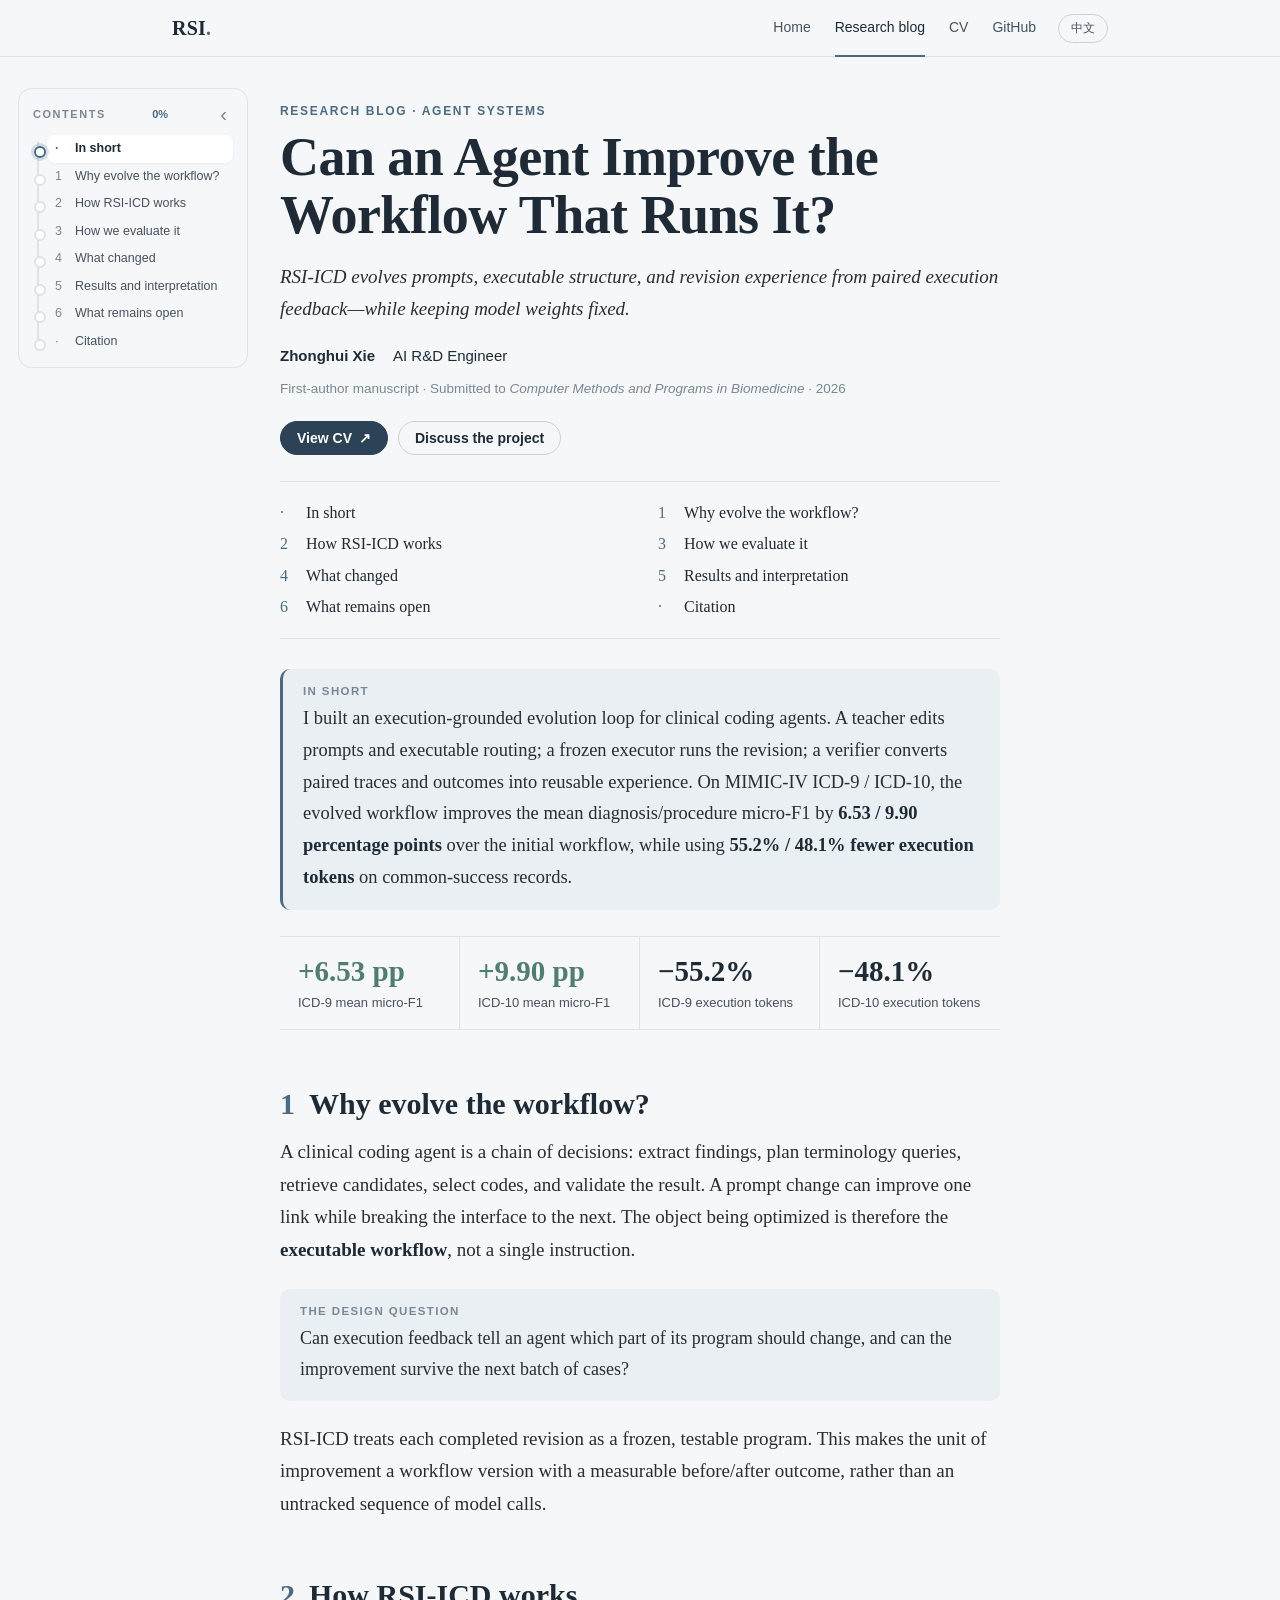
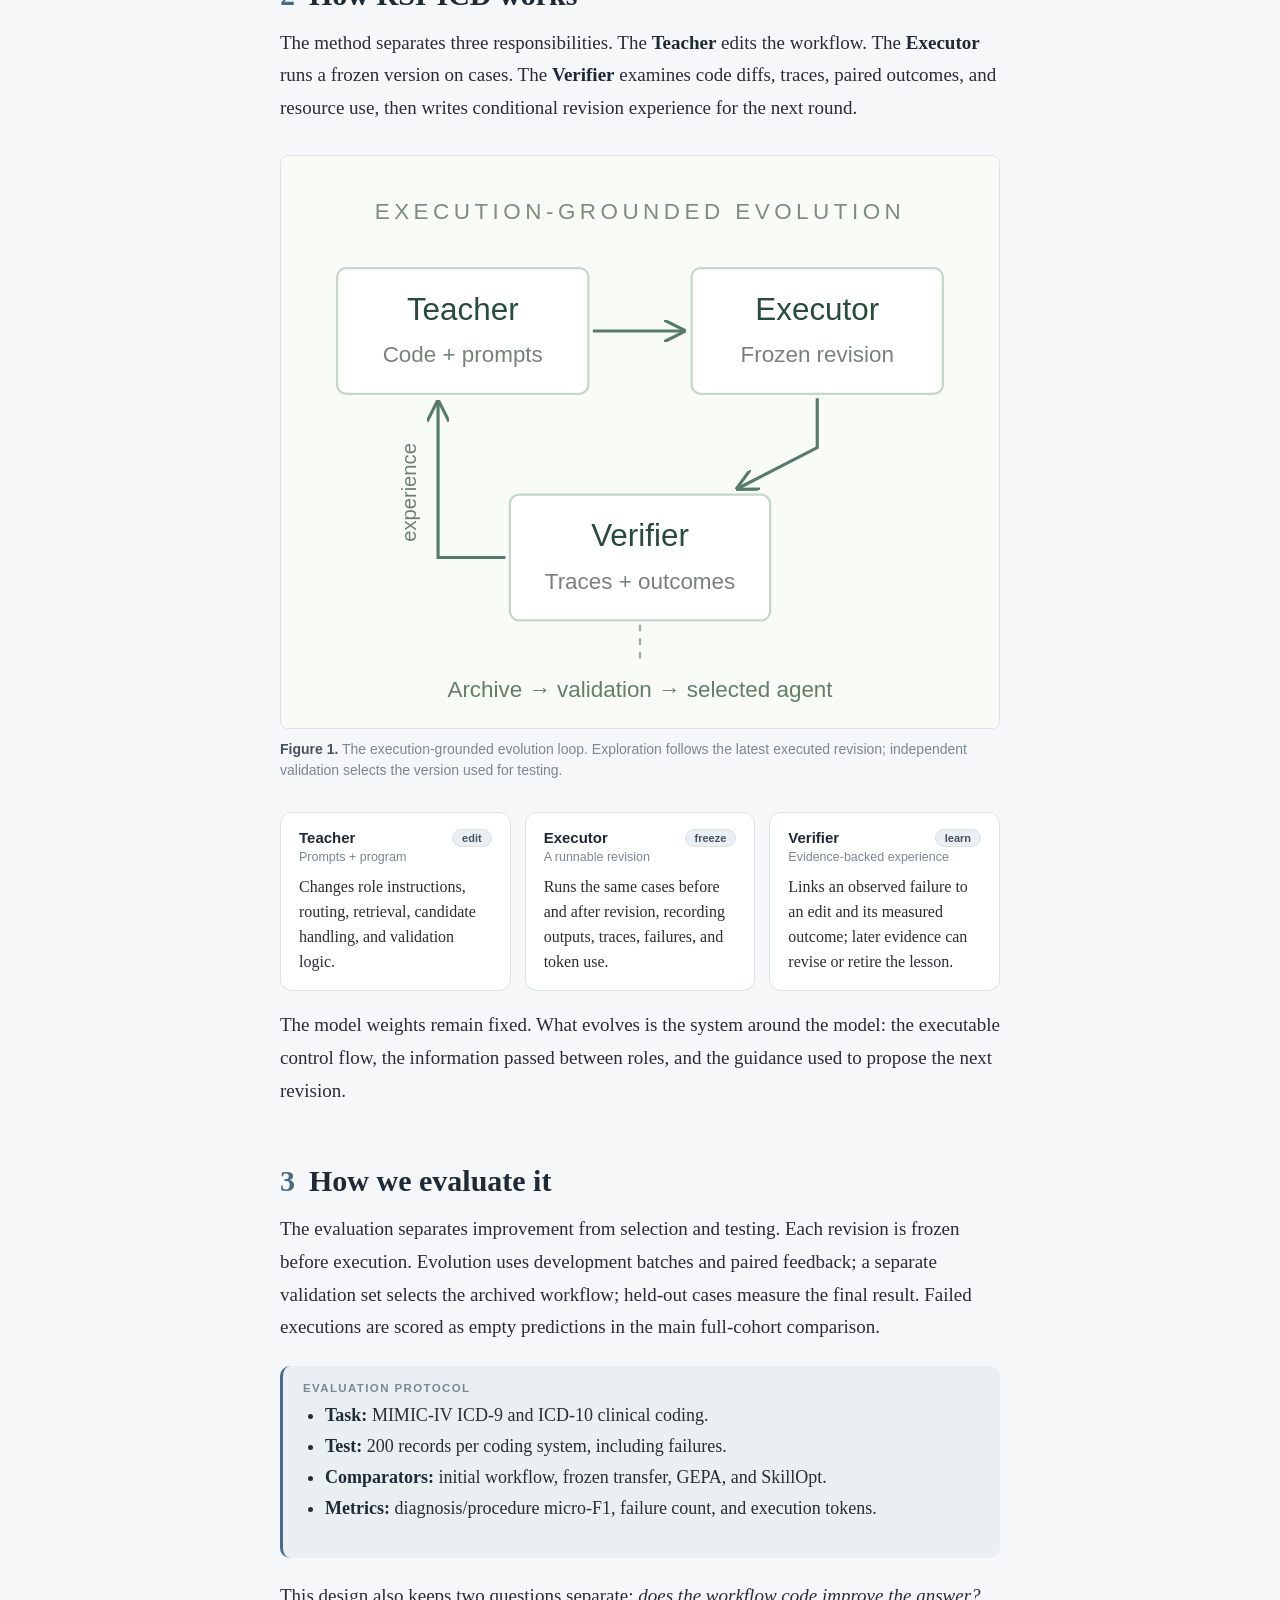
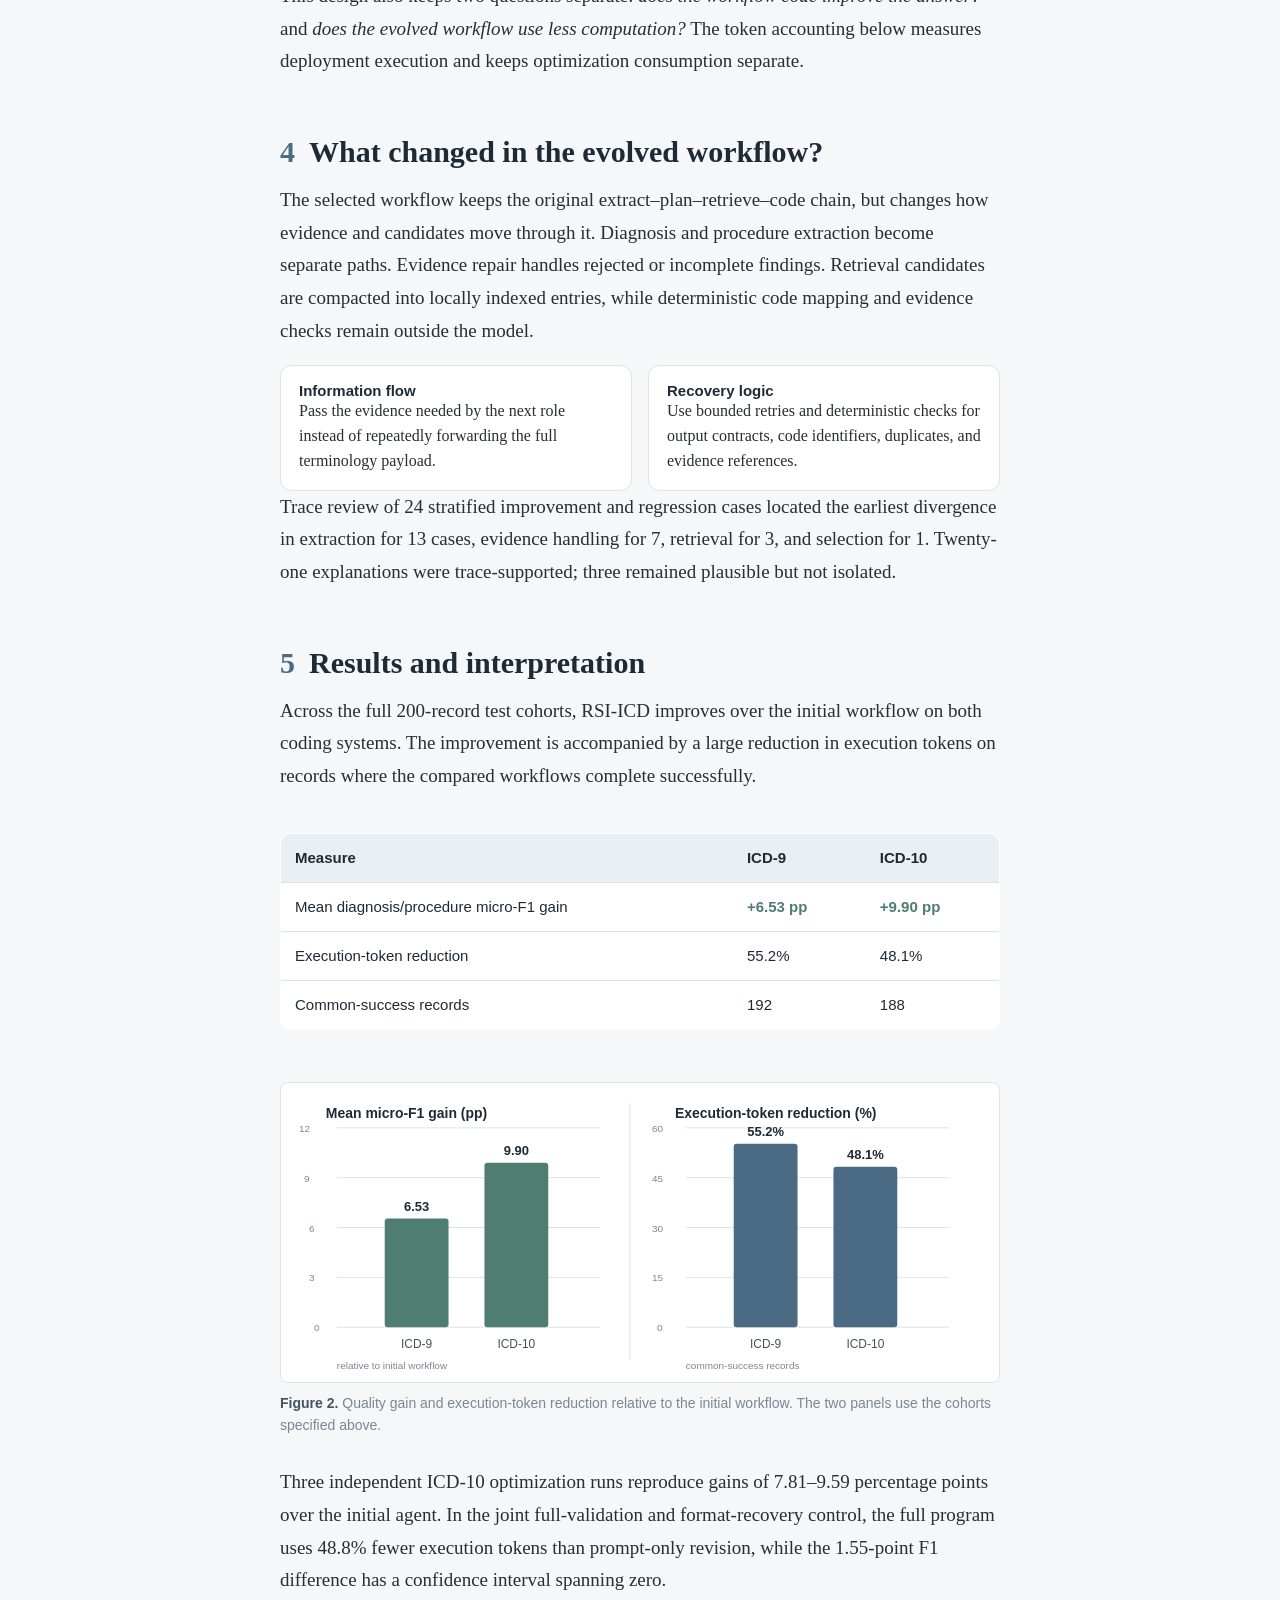
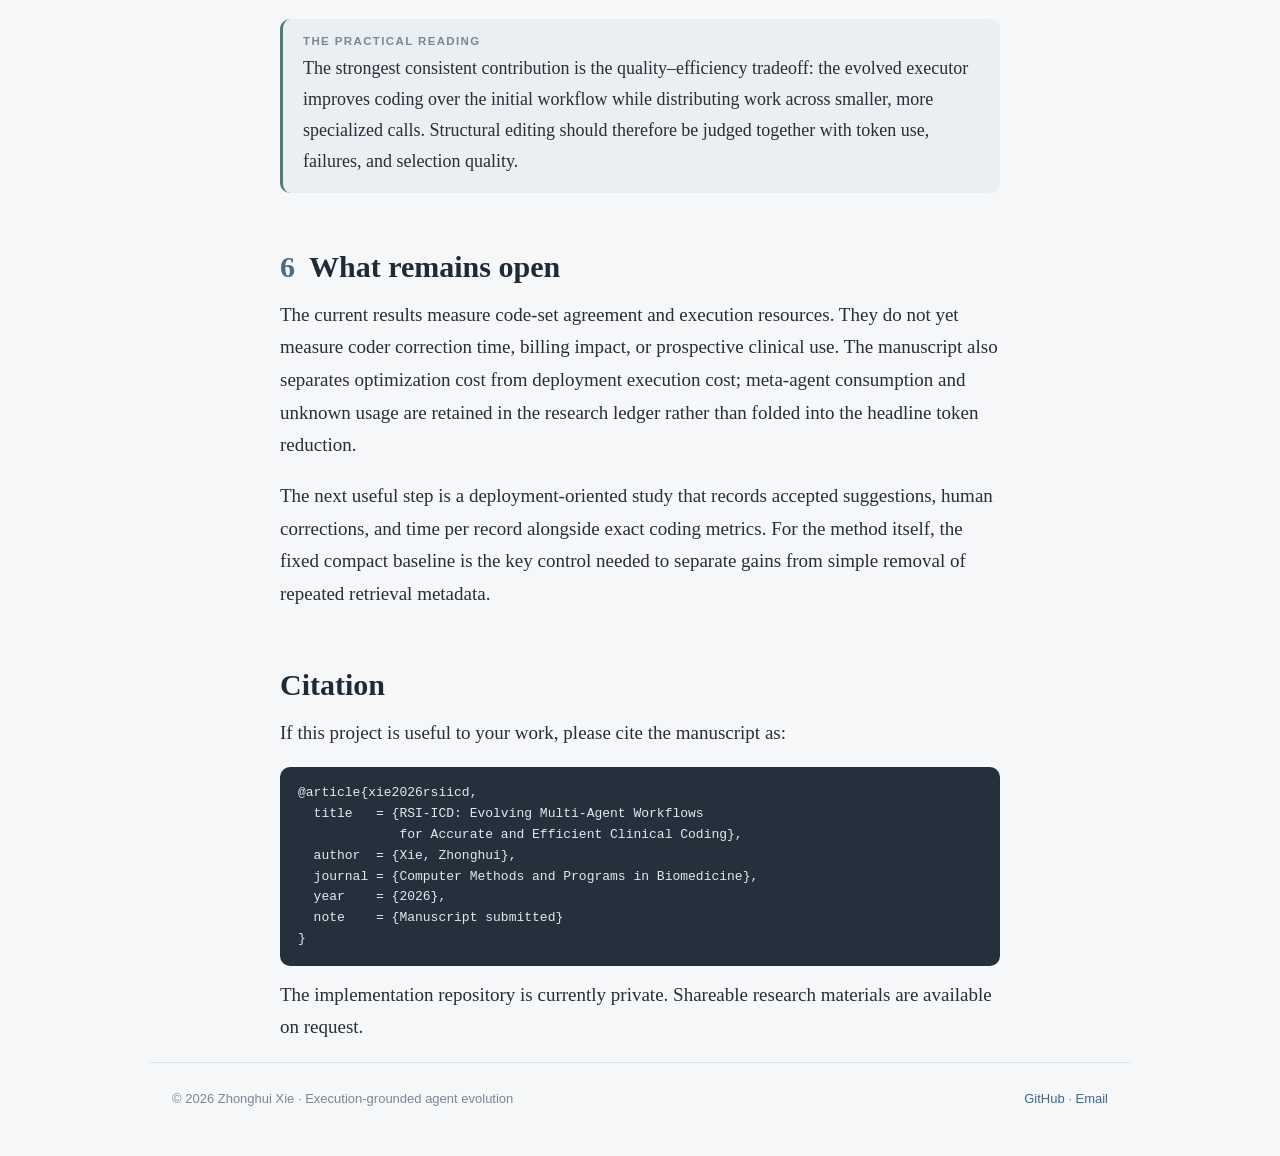
==== rsi/blog/index.html @ 0c5e66e9 "Add bilingual RSI-ICD research blog" ====
<!doctype html>
<html lang="en">
<head>
  <meta charset="utf-8">
  <meta name="viewport" content="width=device-width, initial-scale=1, viewport-fit=cover">
  <title>RSI-ICD | Execution-Grounded Self-Evolving Agents</title>
  <meta name="description" content="A research blog about RSI-ICD, an execution-grounded method for evolving multi-agent clinical coding workflows.">
  <link rel="stylesheet" href="../../research-blog.css">
  <script src="../../research-blog.js" defer></script>
</head>
<body>
  <div class="progress" id="progress"></div>
  <header class="topbar">
    <div class="wide wrap">
      <a class="brand" href="../../">RSI<span>.</span></a>
      <nav class="nav-links" aria-label="Project navigation">
        <a href="../../">Home</a><a class="on" href="./">Research blog</a><a href="../../cv.html">CV</a><a href="https://github.com/heloanc">GitHub</a>
      </nav>
      <button class="lang" data-language type="button">中文</button>
    </div>
  </header>

  <aside class="side-toc" id="sidetoc" aria-label="Contents">
    <div class="st-head"><span class="st-title">Contents</span><span class="st-pct" id="stpct">0%</span><button class="st-hide" id="sthide" type="button" aria-label="Collapse contents">‹</button></div>
    <div class="st-list"><span class="st-fill" id="stfill"></span><ol>
      <li><a href="#tldr"><span class="n">·</span><span lang="en">In short</span><span lang="zh-CN">摘要</span></a></li>
      <li><a href="#s1"><span class="n">1</span><span lang="en">Why evolve the workflow?</span><span lang="zh-CN">为什么要进化工作流？</span></a></li>
      <li><a href="#s2"><span class="n">2</span><span lang="en">How RSI-ICD works</span><span lang="zh-CN">RSI-ICD 如何工作</span></a></li>
      <li><a href="#s3"><span class="n">3</span><span lang="en">How we evaluate it</span><span lang="zh-CN">如何评测</span></a></li>
      <li><a href="#s4"><span class="n">4</span><span lang="en">What changed</span><span lang="zh-CN">工作流改变了什么</span></a></li>
      <li><a href="#s5"><span class="n">5</span><span lang="en">Results and interpretation</span><span lang="zh-CN">结果与解读</span></a></li>
      <li><a href="#s6"><span class="n">6</span><span lang="en">What remains open</span><span lang="zh-CN">仍待回答的问题</span></a></li>
      <li><a href="#cite"><span class="n">·</span><span lang="en">Citation</span><span lang="zh-CN">引用</span></a></li>
    </ol></div>
  </aside>

  <main class="wide wrap">
    <article class="prose">
      <header class="post-head">
        <div class="kicker">Research blog · Agent systems</div>
        <h1 class="title"><span lang="en">Can an Agent Improve the Workflow That Runs It?</span><span lang="zh-CN">智能体能否改进运行自己的工作流？</span></h1>
        <p class="dek"><span lang="en">RSI-ICD evolves prompts, executable structure, and revision experience from paired execution feedback—while keeping model weights fixed.</span><span lang="zh-CN">RSI-ICD 在固定模型权重的条件下，根据配对执行反馈共同进化提示词、可执行结构和修订经验。</span></p>
        <div class="authors"><span><strong>Zhonghui Xie</strong></span><span><span lang="en">AI R&amp;D Engineer</span><span lang="zh-CN">AI 研发工程师</span></span></div>
        <div class="byline"><span lang="en">First-author manuscript · Submitted to <em>Computer Methods and Programs in Biomedicine</em> · 2026</span><span lang="zh-CN">第一作者论文 · 在投 <em>Computer Methods and Programs in Biomedicine</em> · 2026</span></div>
        <div class="btns"><a class="btn" href="../../cv.html"><span lang="en">View CV</span><span lang="zh-CN">查看简历</span> ↗</a><a class="btn ghost" href="mailto:1076694262@qq.com?subject=RSI-ICD%20research%20inquiry"><span lang="en">Discuss the project</span><span lang="zh-CN">交流项目</span></a></div>
      </header>

      <nav class="toc" aria-label="Article contents">
        <a href="#tldr"><span class="n">·</span><span lang="en">In short</span><span lang="zh-CN">摘要</span></a>
        <a href="#s1"><span class="n">1</span><span lang="en">Why evolve the workflow?</span><span lang="zh-CN">为什么要进化工作流？</span></a>
        <a href="#s2"><span class="n">2</span><span lang="en">How RSI-ICD works</span><span lang="zh-CN">RSI-ICD 如何工作</span></a>
        <a href="#s3"><span class="n">3</span><span lang="en">How we evaluate it</span><span lang="zh-CN">如何评测</span></a>
        <a href="#s4"><span class="n">4</span><span lang="en">What changed</span><span lang="zh-CN">工作流改变了什么</span></a>
        <a href="#s5"><span class="n">5</span><span lang="en">Results and interpretation</span><span lang="zh-CN">结果与解读</span></a>
        <a href="#s6"><span class="n">6</span><span lang="en">What remains open</span><span lang="zh-CN">仍待回答的问题</span></a>
        <a href="#cite"><span class="n">·</span><span lang="en">Citation</span><span lang="zh-CN">引用</span></a>
      </nav>

      <section id="tldr" class="callout def tldr">
        <div class="lab"><span lang="en">In short</span><span lang="zh-CN">摘要</span></div>
        <p lang="en">I built an execution-grounded evolution loop for clinical coding agents. A teacher edits prompts and executable routing; a frozen executor runs the revision; a verifier converts paired traces and outcomes into reusable experience. On MIMIC-IV ICD-9 / ICD-10, the evolved workflow improves the mean diagnosis/procedure micro-F1 by <strong>6.53 / 9.90 percentage points</strong> over the initial workflow, while using <strong>55.2% / 48.1% fewer execution tokens</strong> on common-success records.</p>
        <p lang="zh-CN">我构建了一套执行反馈驱动的临床编码 Agent 自进化流程：教师智能体修改提示词和可执行路由，冻结后的执行器运行版本，验证器根据配对轨迹和结果沉淀可复用经验。在 MIMIC-IV ICD-9／ICD-10 上，进化后的工作流相对初始工作流，诊断／操作 Micro-F1 均值提升 <strong>6.53／9.90 个百分点</strong>，共同成功病例的执行 token 减少 <strong>55.2%／48.1%</strong>。</p>
      </section>

      <div class="stats">
        <div><div class="n g">+6.53 pp</div><div class="t"><span lang="en">ICD-9 mean micro-F1</span><span lang="zh-CN">ICD-9 Micro-F1 均值提升</span></div></div>
        <div><div class="n g">+9.90 pp</div><div class="t"><span lang="en">ICD-10 mean micro-F1</span><span lang="zh-CN">ICD-10 Micro-F1 均值提升</span></div></div>
        <div><div class="n">−55.2%</div><div class="t"><span lang="en">ICD-9 execution tokens</span><span lang="zh-CN">ICD-9 执行 token 降幅</span></div></div>
        <div><div class="n">−48.1%</div><div class="t"><span lang="en">ICD-10 execution tokens</span><span lang="zh-CN">ICD-10 执行 token 降幅</span></div></div>
      </div>

      <section id="s1">
        <h2 class="sec"><span class="num">1</span><span lang="en">Why evolve the workflow?</span><span lang="zh-CN">为什么要进化工作流？</span></h2>
        <p lang="en">A clinical coding agent is a chain of decisions: extract findings, plan terminology queries, retrieve candidates, select codes, and validate the result. A prompt change can improve one link while breaking the interface to the next. The object being optimized is therefore the <strong>executable workflow</strong>, not a single instruction.</p>
        <p lang="zh-CN">临床编码 Agent 是一条连续的决策链：抽取病历证据、规划术语检索、整合候选编码、选择代码并校验结果。提示词的局部修改可能改善一个节点，却破坏上下游接口。因此需要优化的对象是<strong>可执行工作流</strong>，而不是一条孤立指令。</p>
        <div class="callout"><div class="lab"><span lang="en">The design question</span><span lang="zh-CN">设计问题</span></div><p lang="en">Can execution feedback tell an agent which part of its program should change, and can the improvement survive the next batch of cases?</p><p lang="zh-CN">执行反馈能否告诉 Agent 应该修改程序的哪一部分？这次改进能否在下一批病例上保留下来？</p></div>
        <p lang="en">RSI-ICD treats each completed revision as a frozen, testable program. This makes the unit of improvement a workflow version with a measurable before/after outcome, rather than an untracked sequence of model calls.</p>
        <p lang="zh-CN">RSI-ICD 将每次完成的修订视为一个冻结、可测试的程序版本。这样，改进的基本单位就是具有前后对照结果的工作流版本，而不是一串无法追踪的模型调用。</p>
      </section>

      <section id="s2">
        <h2 class="sec"><span class="num">2</span><span lang="en">How RSI-ICD works</span><span lang="zh-CN">RSI-ICD 如何工作</span></h2>
        <p lang="en">The method separates three responsibilities. The <strong>Teacher</strong> edits the workflow. The <strong>Executor</strong> runs a frozen version on cases. The <strong>Verifier</strong> examines code diffs, traces, paired outcomes, and resource use, then writes conditional revision experience for the next round.</p>
        <p lang="zh-CN">方法将三类职责分开。<strong>Teacher</strong> 负责修改工作流；<strong>Executor</strong> 在病例上运行冻结版本；<strong>Verifier</strong> 分析代码差异、执行轨迹、配对结果和资源消耗，为下一轮写入带条件的修订经验。</p>
        <figure class="w"><img src="../../assets/rsi-framework.svg" alt="Teacher, Executor and Verifier form an execution-grounded evolution loop"><figcaption><span lang="en"><b>Figure 1.</b> The execution-grounded evolution loop. Exploration follows the latest executed revision; independent validation selects the version used for testing.</span><span lang="zh-CN"><b>图 1。</b>执行反馈驱动的进化循环。探索沿最新已执行版本继续，独立验证选出最终测试版本。</span></figcaption></figure>
        <div class="cards">
          <div class="card"><h4><span>Teacher</span><span class="pill">edit</span></h4><div class="sub"><span lang="en">Prompts + program</span><span lang="zh-CN">提示词与程序</span></div><p><span lang="en">Changes role instructions, routing, retrieval, candidate handling, and validation logic.</span><span lang="zh-CN">修改角色指令、路由、检索、候选处理和校验逻辑。</span></p></div>
          <div class="card"><h4><span>Executor</span><span class="pill">freeze</span></h4><div class="sub"><span lang="en">A runnable revision</span><span lang="zh-CN">可运行的冻结版本</span></div><p><span lang="en">Runs the same cases before and after revision, recording outputs, traces, failures, and token use.</span><span lang="zh-CN">在修订前后运行同一批病例，记录输出、轨迹、失败和 token 消耗。</span></p></div>
          <div class="card"><h4><span>Verifier</span><span class="pill">learn</span></h4><div class="sub"><span lang="en">Evidence-backed experience</span><span lang="zh-CN">有证据的经验</span></div><p><span lang="en">Links an observed failure to an edit and its measured outcome; later evidence can revise or retire the lesson.</span><span lang="zh-CN">将观察到的失败与具体修改及结果关联，后续证据可以修订或淘汰这条经验。</span></p></div>
        </div>
        <p lang="en">The model weights remain fixed. What evolves is the system around the model: the executable control flow, the information passed between roles, and the guidance used to propose the next revision.</p>
        <p lang="zh-CN">模型权重保持不变。发生进化的是模型周围的系统：可执行控制流、角色之间传递的信息，以及用于提出下一次修订的经验指导。</p>
      </section>

      <section id="s3">
        <h2 class="sec"><span class="num">3</span><span lang="en">How we evaluate it</span><span lang="zh-CN">如何评测</span></h2>
        <p lang="en">The evaluation separates improvement from selection and testing. Each revision is frozen before execution. Evolution uses development batches and paired feedback; a separate validation set selects the archived workflow; held-out cases measure the final result. Failed executions are scored as empty predictions in the main full-cohort comparison.</p>
        <p lang="zh-CN">评测将进化、选优和测试分开。每次修订在执行前冻结；进化阶段使用开发批次和配对反馈，独立验证集负责从归档版本中选出工作流，留出测试病例用于测量最终结果。在主要全量比较中，执行失败按空预测计分。</p>
        <div class="callout def"><div class="lab"><span lang="en">Evaluation protocol</span><span lang="zh-CN">评测协议</span></div><ul><li><span lang="en"><strong>Task:</strong> MIMIC-IV ICD-9 and ICD-10 clinical coding.</span><span lang="zh-CN"><strong>任务：</strong>MIMIC-IV ICD-9 和 ICD-10 临床编码。</span></li><li><span lang="en"><strong>Test:</strong> 200 records per coding system, including failures.</span><span lang="zh-CN"><strong>测试：</strong>每个编码体系 200 例，包含执行失败。</span></li><li><span lang="en"><strong>Comparators:</strong> initial workflow, frozen transfer, GEPA, and SkillOpt.</span><span lang="zh-CN"><strong>对照：</strong>初始工作流、冻结迁移、GEPA 和 SkillOpt。</span></li><li><span lang="en"><strong>Metrics:</strong> diagnosis/procedure micro-F1, failure count, and execution tokens.</span><span lang="zh-CN"><strong>指标：</strong>诊断／操作 Micro-F1、失败数和执行 token。</span></li></ul></div>
        <p lang="en">This design also keeps two questions separate: <em>does the workflow code improve the answer?</em> and <em>does the evolved workflow use less computation?</em> The token accounting below measures deployment execution and keeps optimization consumption separate.</p>
        <p lang="zh-CN">这种设计还将两个问题分开：<em>工作流代码是否改善结果？</em>以及<em>进化后的工作流是否使用更少计算量？</em>下面的 token 统计针对部署执行阶段，优化阶段的消耗单独核算。</p>
      </section>

      <section id="s4">
        <h2 class="sec"><span class="num">4</span><span lang="en">What changed in the evolved workflow?</span><span lang="zh-CN">进化后的工作流改变了什么？</span></h2>
        <p lang="en">The selected workflow keeps the original extract–plan–retrieve–code chain, but changes how evidence and candidates move through it. Diagnosis and procedure extraction become separate paths. Evidence repair handles rejected or incomplete findings. Retrieval candidates are compacted into locally indexed entries, while deterministic code mapping and evidence checks remain outside the model.</p>
        <p lang="zh-CN">最终工作流保留了原有的“抽取—规划—检索—编码”链路，但改变了证据和候选项的传递方式。诊断与操作抽取被拆成两条路径；证据修复处理被拒绝或不完整的发现；检索候选被压缩为本地编号条目，确定性的代码映射与证据校验仍放在模型外部执行。</p>
        <div class="grid2">
          <div class="card"><h4><span lang="en">Information flow</span><span lang="zh-CN">信息流</span></h4><p><span lang="en">Pass the evidence needed by the next role instead of repeatedly forwarding the full terminology payload.</span><span lang="zh-CN">向下一节点传递真正需要的证据，减少完整术语候选在链路中的重复传递。</span></p></div>
          <div class="card"><h4><span lang="en">Recovery logic</span><span lang="zh-CN">恢复逻辑</span></h4><p><span lang="en">Use bounded retries and deterministic checks for output contracts, code identifiers, duplicates, and evidence references.</span><span lang="zh-CN">对输出格式、编码标识、重复项和证据引用使用有边界的重试与确定性校验。</span></p></div>
        </div>
        <p lang="en">Trace review of 24 stratified improvement and regression cases located the earliest divergence in extraction for 13 cases, evidence handling for 7, retrieval for 3, and selection for 1. Twenty-one explanations were trace-supported; three remained plausible but not isolated.</p>
        <p lang="zh-CN">对 24 个分层改进／退化病例进行轨迹复核后，最早分歧点有 13 例位于抽取、7 例位于证据处理、3 例位于检索、1 例位于选择。其中 21 条解释有轨迹支持，3 条仍然只是合理推断，尚未单独隔离。</p>
      </section>

      <section id="s5">
        <h2 class="sec"><span class="num">5</span><span lang="en">Results and interpretation</span><span lang="zh-CN">结果与解读</span></h2>
        <p lang="en">Across the full 200-record test cohorts, RSI-ICD improves over the initial workflow on both coding systems. The improvement is accompanied by a large reduction in execution tokens on records where the compared workflows complete successfully.</p>
        <p lang="zh-CN">在每个体系完整的 200 例测试集上，RSI-ICD 均优于初始工作流。同时，在对照工作流都成功完成的病例上，单例执行 token 明显下降。</p>
        <div class="result-table"><table><thead><tr><th><span lang="en">Measure</span><span lang="zh-CN">指标</span></th><th>ICD-9</th><th>ICD-10</th></tr></thead><tbody><tr><td><span lang="en">Mean diagnosis/procedure micro-F1 gain</span><span lang="zh-CN">诊断／操作 Micro-F1 均值提升</span></td><td class="up">+6.53 pp</td><td class="up">+9.90 pp</td></tr><tr><td><span lang="en">Execution-token reduction</span><span lang="zh-CN">执行 token 降幅</span></td><td>55.2%</td><td>48.1%</td></tr><tr><td><span lang="en">Common-success records</span><span lang="zh-CN">共同成功病例</span></td><td>192</td><td>188</td></tr></tbody></table></div>
        <figure class="w"><img src="../../assets/rsi-results.svg" alt="Bar chart showing F1 gains and execution-token reductions for ICD-9 and ICD-10"><figcaption><span lang="en"><b>Figure 2.</b> Quality gain and execution-token reduction relative to the initial workflow. The two panels use the cohorts specified above.</span><span lang="zh-CN"><b>图 2。</b>相对初始工作流的质量提升和执行 token 降幅。两个面板使用上文所述病例集合。</span></figcaption></figure>
        <p lang="en">Three independent ICD-10 optimization runs reproduce gains of 7.81–9.59 percentage points over the initial agent. In the joint full-validation and format-recovery control, the full program uses 48.8% fewer execution tokens than prompt-only revision, while the 1.55-point F1 difference has a confidence interval spanning zero.</p>
        <p lang="zh-CN">三次独立 ICD-10 优化相对初始 Agent 均取得 7.81–9.59 个百分点的提升。在全验证集选优与统一格式恢复的联合控制中，完整程序较仅修订提示词减少 48.8% 的执行 token，但 F1 差值为 1.55 个百分点，置信区间跨零。</p>
        <div class="callout res"><div class="lab"><span lang="en">The practical reading</span><span lang="zh-CN">实际解读</span></div><p lang="en">The strongest consistent contribution is the quality–efficiency tradeoff: the evolved executor improves coding over the initial workflow while distributing work across smaller, more specialized calls. Structural editing should therefore be judged together with token use, failures, and selection quality.</p><p lang="zh-CN">最稳定的贡献是质量—效率权衡：进化后的执行器在提升编码效果的同时，将工作拆分到更小、更专门化的调用中。因此，结构修改应与 token 消耗、失败数和选优质量一起评价。</p></div>
      </section>

      <section id="s6">
        <h2 class="sec"><span class="num">6</span><span lang="en">What remains open</span><span lang="zh-CN">仍待回答的问题</span></h2>
        <p lang="en">The current results measure code-set agreement and execution resources. They do not yet measure coder correction time, billing impact, or prospective clinical use. The manuscript also separates optimization cost from deployment execution cost; meta-agent consumption and unknown usage are retained in the research ledger rather than folded into the headline token reduction.</p>
        <p lang="zh-CN">当前结果衡量的是编码集合一致性和执行资源，还没有衡量编码员修正时间、计费影响或前瞻性临床使用。论文将优化成本与部署执行成本分开统计；元智能体消耗和未知用量保留在研究账本中，没有并入 headline token 降幅。</p>
        <p lang="en">The next useful step is a deployment-oriented study that records accepted suggestions, human corrections, and time per record alongside exact coding metrics. For the method itself, the fixed compact baseline is the key control needed to separate gains from simple removal of repeated retrieval metadata.</p>
        <p lang="zh-CN">下一步更有价值的是开展面向实际部署的研究，在精确编码指标之外记录采纳建议、人工修正和单例耗时。对于方法本身，还需要加入固定精简基线，以区分自进化带来的收益与单纯删除重复检索元数据的收益。</p>
      </section>

      <section id="cite">
        <h2 class="sec"><span lang="en">Citation</span><span lang="zh-CN">引用</span></h2>
        <p lang="en">If this project is useful to your work, please cite the manuscript as:</p><p lang="zh-CN">如果这个项目对你的工作有帮助，可以按下面的格式引用：</p>
        <pre class="bib">@article{xie2026rsiicd,
  title   = {RSI-ICD: Evolving Multi-Agent Workflows
             for Accurate and Efficient Clinical Coding},
  author  = {Xie, Zhonghui},
  journal = {Computer Methods and Programs in Biomedicine},
  year    = {2026},
  note    = {Manuscript submitted}
}</pre>
        <p class="muted"><span lang="en">The implementation repository is currently private. Shareable research materials are available on request.</span><span lang="zh-CN">代码仓库目前为私有，部分研究材料可联系获取。</span></p>
      </section>
    </article>
  </main>
  <footer class="wide wrap"><span>© 2026 Zhonghui Xie · <span lang="en">Execution-grounded agent evolution</span><span lang="zh-CN">执行反馈驱动的智能体进化</span></span><span><a href="https://github.com/heloanc">GitHub</a> · <a href="mailto:1076694262@qq.com">Email</a></span></footer>
</body>
</html>
---- research-blog.css ----
:root{--paper:#f5f7f9;--paper2:#eaeff3;--ink:#1e2a35;--ink2:#46525e;--mute:#7a8794;--line:#dce3e9;--card:#fff;--accent:#4b6b84;--navy:#2c4257;--sage:#4f7d71;--sky:#3f6a8c;--serif:Georgia,'Times New Roman','Songti SC',serif;--sans:Inter,-apple-system,BlinkMacSystemFont,'Segoe UI','PingFang SC','Microsoft YaHei',sans-serif;--mono:ui-monospace,SFMono-Regular,Menlo,monospace;--col:720px;--wide:980px}*{box-sizing:border-box}html{scroll-behavior:smooth;scroll-padding-top:72px}body{margin:0;background:var(--paper);color:var(--ink);font-family:var(--sans);font-size:16px;line-height:1.6;-webkit-font-smoothing:antialiased}a{color:var(--sky);text-decoration:none;text-underline-offset:3px}a:hover{text-decoration:underline}.wrap{max-width:var(--wide);margin:0 auto;padding-left:max(22px,env(safe-area-inset-left,0px));padding-right:max(22px,env(safe-area-inset-right,0px))}.wide{max-width:var(--wide)}.prose{max-width:var(--col);margin:0 auto}.topbar{position:sticky;top:0;z-index:30;background:rgba(245,247,249,.92);backdrop-filter:blur(10px);border-bottom:1px solid var(--line)}.topbar .wrap{display:flex;align-items:center;gap:22px;height:56px}.brand{font-family:var(--serif);font-weight:700;font-size:20px;color:var(--ink);letter-spacing:.2px}.brand span{color:var(--accent)}.brand:hover{text-decoration:none}.nav-links{margin-left:auto;display:flex;gap:24px;font-size:14px}.nav-links a{color:var(--ink2);padding:17px 0;border-bottom:2px solid transparent}.nav-links a:hover{text-decoration:none;color:var(--ink)}.nav-links a.on{color:var(--ink);border-bottom-color:var(--accent)}.lang{border:1px solid #c9d2db;border-radius:999px;padding:5px 12px;background:transparent;color:var(--ink2);cursor:pointer;font-size:12px}.progress{position:fixed;top:0;left:0;height:2px;background:var(--accent);z-index:40;width:0}.post-head{padding-top:47px}.kicker{font:600 12px var(--sans);letter-spacing:.14em;color:var(--accent);text-transform:uppercase}h1.title{font-family:var(--serif);font-weight:600;font-size:clamp(34px,5vw,54px);line-height:1.08;letter-spacing:-.01em;color:var(--ink);margin:10px 0 16px}p.dek{font-family:var(--serif);font-style:italic;font-size:20px;line-height:1.5;color:var(--ink2);margin:0 0 22px}.authors{display:flex;flex-wrap:wrap;gap:8px 18px;font-size:15px;color:var(--ink)}.byline{font-size:13.5px;color:var(--mute);margin-top:10px}.btns{display:flex;flex-wrap:wrap;gap:10px;margin:21px 0 8px}.btn{display:inline-flex;align-items:center;gap:7px;padding:8px 16px;border-radius:999px;font:600 14px var(--sans);border:1px solid var(--navy);color:#fff;background:var(--navy)}.btn:hover{text-decoration:none;opacity:.9}.btn.ghost{background:transparent;color:var(--ink);border-color:#c9d2db}.btn.ghost:hover{background:var(--paper2)}.toc{display:grid;grid-template-columns:1fr 1fr;gap:6px 36px;border-top:1px solid var(--line);border-bottom:1px solid var(--line);padding:18px 0;margin:26px 0 30px;font-family:var(--serif);font-size:16px}.toc a{color:var(--ink);display:flex;gap:12px}.toc a .n{color:var(--accent);min-width:14px;font-variant-numeric:tabular-nums}.toc a:hover{text-decoration:none;color:var(--accent)}.side-toc{position:fixed;top:88px;left:max(18px,calc(50vw - 360px - 265px));width:230px;z-index:20;display:none;font-family:var(--sans);background:rgba(245,247,249,.84);backdrop-filter:blur(8px);border:1px solid rgba(220,227,233,.9);border-radius:14px;padding:14px 14px 12px}.side-toc .st-head{display:flex;align-items:center;justify-content:space-between;margin-bottom:10px}.side-toc .st-title{font:600 11px var(--sans);letter-spacing:.14em;text-transform:uppercase;color:var(--mute)}.side-toc .st-pct{font:600 11px var(--sans);color:var(--accent);font-variant-numeric:tabular-nums}.st-hide{border:0;background:transparent;color:var(--mute);cursor:pointer;font-size:20px;line-height:1}.side-toc .st-list{position:relative}.side-toc ol{list-style:none;margin:0;padding:0 0 0 14px}.side-toc .st-list:before{content:'';position:absolute;left:4px;top:6px;bottom:6px;width:2px;border-radius:2px;background:var(--line)}.side-toc .st-fill{position:absolute;left:4px;top:6px;width:2px;border-radius:2px;background:var(--accent);height:0;transition:height .2s}.side-toc li{position:relative;margin:0}.side-toc li:before{content:'';position:absolute;left:-13px;top:11px;width:8px;height:8px;border-radius:50%;background:#fff;border:2px solid var(--line);transition:all .2s}.side-toc li.done:before{border-color:var(--accent);background:var(--accent)}.side-toc li.on:before{border-color:var(--accent);background:#fff;box-shadow:0 0 0 3px rgba(75,107,132,.18)}.side-toc a{display:flex;gap:8px;padding:5px 8px;border-radius:8px;font-size:12.5px;line-height:1.4;color:var(--ink2)}.side-toc a .n{min-width:12px;color:var(--mute);font-variant-numeric:tabular-nums}.side-toc li.on>a{background:#fff;color:var(--ink);font-weight:600;box-shadow:0 1px 3px rgba(30,42,53,.06)}.side-toc li.on>a .n{color:var(--accent)}h2.sec{font-family:var(--serif);font-weight:600;font-size:30px;line-height:1.2;color:var(--ink);margin:56px 0 14px}h2.sec .num{color:var(--accent);margin-right:14px;font-weight:600}.prose p,.prose li{font-family:var(--serif);font-size:19px;line-height:1.72;color:#2a2d33}.prose p{margin:0 0 18px}.prose ul{padding-left:22px;margin:0 0 18px}.prose li{margin:6px 0}.prose strong{font-weight:600;color:var(--ink)}.callout{background:var(--paper2);border-radius:10px;padding:16px 20px;margin:22px 0}.callout .lab{font:600 11.5px var(--sans);letter-spacing:.12em;text-transform:uppercase;color:var(--mute);margin-bottom:6px}.callout p,.callout li{font-size:18px;margin:0}.callout p+p{margin-top:13px}.callout.def{border-left:3px solid var(--accent)}.callout.res{border-left:3px solid var(--sage)}.tldr p{font-size:18.5px}figure{margin:30px auto}figure.w{max-width:var(--col)}figure img{border-radius:8px;border:1px solid var(--line);background:#fff;display:block;width:100%}figcaption{font-size:14px;line-height:1.55;color:var(--mute);margin-top:10px}figcaption b{color:var(--ink2);font-weight:600}.stats{display:grid;grid-template-columns:repeat(4,minmax(0,1fr));gap:0;border-top:1px solid var(--line);border-bottom:1px solid var(--line);margin:26px 0}.stats>div{padding:18px 18px 16px;border-right:1px solid var(--line);min-width:0}.stats>div:last-child{border-right:0}.stats .n{font:600 29px var(--serif);color:var(--ink);line-height:1.15}.stats .n.g{color:var(--sage)}.stats .t{font-size:13px;color:var(--ink2);margin-top:6px;line-height:1.45}.cards{display:grid;grid-template-columns:repeat(auto-fit,minmax(205px,1fr));gap:14px;margin:18px 0}.card{background:var(--card);border:1px solid var(--line);border-radius:12px;padding:16px 18px;min-width:0}.card h4{margin:0;font:600 15px var(--sans);color:var(--ink);display:flex;justify-content:space-between}.card .sub{font-size:12.5px;color:var(--mute);margin-bottom:8px}.card p{font-size:16px;line-height:1.55;margin:0}.pill{display:inline-block;font:600 11px var(--sans);padding:2px 9px;border-radius:999px;background:var(--paper2);color:var(--ink2);border:1px solid var(--line)}.grid2{display:grid;grid-template-columns:repeat(2,minmax(0,1fr));gap:16px}.result-table{overflow-x:auto}.result-table table{border-collapse:collapse;width:100%;font-size:15px;margin:22px 0;background:var(--card);border:1px solid var(--line);border-radius:10px;overflow:hidden}.result-table th,.result-table td{text-align:left;padding:12px 14px;border-bottom:1px solid var(--line)}.result-table th{background:var(--paper2);font-weight:600}.result-table tr:last-child td{border-bottom:0}.result-table .up{color:var(--sage);font-weight:700}.bib{background:#24313d;color:#e5e7eb;border-radius:10px;padding:16px 18px;font:13px/1.6 var(--mono);overflow-x:auto}footer{border-top:1px solid var(--line);color:var(--mute);font-size:13px;padding:26px 0 46px;margin-top:50px;display:flex;justify-content:space-between;gap:20px}html[lang=en] [lang=zh-CN],html[lang=zh-CN] [lang=en]{display:none!important}.muted{color:var(--mute)}
@media(min-width:1240px){.side-toc{display:block}}
@media(max-width:820px){.stats{grid-template-columns:repeat(2,minmax(0,1fr))}.stats>div:nth-child(2){border-right:0}.stats>div:nth-child(-n+2){border-bottom:1px solid var(--line)}}
@media(max-width:760px){.wrap{padding-left:18px;padding-right:18px}.nav-links{gap:14px}.nav-links a:nth-child(-n+2){display:none}.post-head{padding-top:34px}h1.title{font-size:39px}.toc{grid-template-columns:1fr;gap:6px}.grid2{grid-template-columns:1fr}.prose p,.prose li{font-size:18px}.prose .callout p,.prose .callout li{font-size:17px}h2.sec{font-size:27px;margin-top:44px}.stats .n{font-size:24px}.stats>div{padding:15px 12px}.stats .t{font-size:12px}.footer{flex-direction:column;gap:6px}}

.side-toc.is-collapsed{width:42px;padding:8px}.side-toc.is-collapsed .st-title,.side-toc.is-collapsed .st-pct,.side-toc.is-collapsed .st-list{display:none}.side-toc.is-collapsed .st-head{margin-bottom:0;justify-content:center}
@media(max-width:760px){footer{flex-direction:column;gap:6px}}
@media(prefers-reduced-motion:reduce){html{scroll-behavior:auto}}
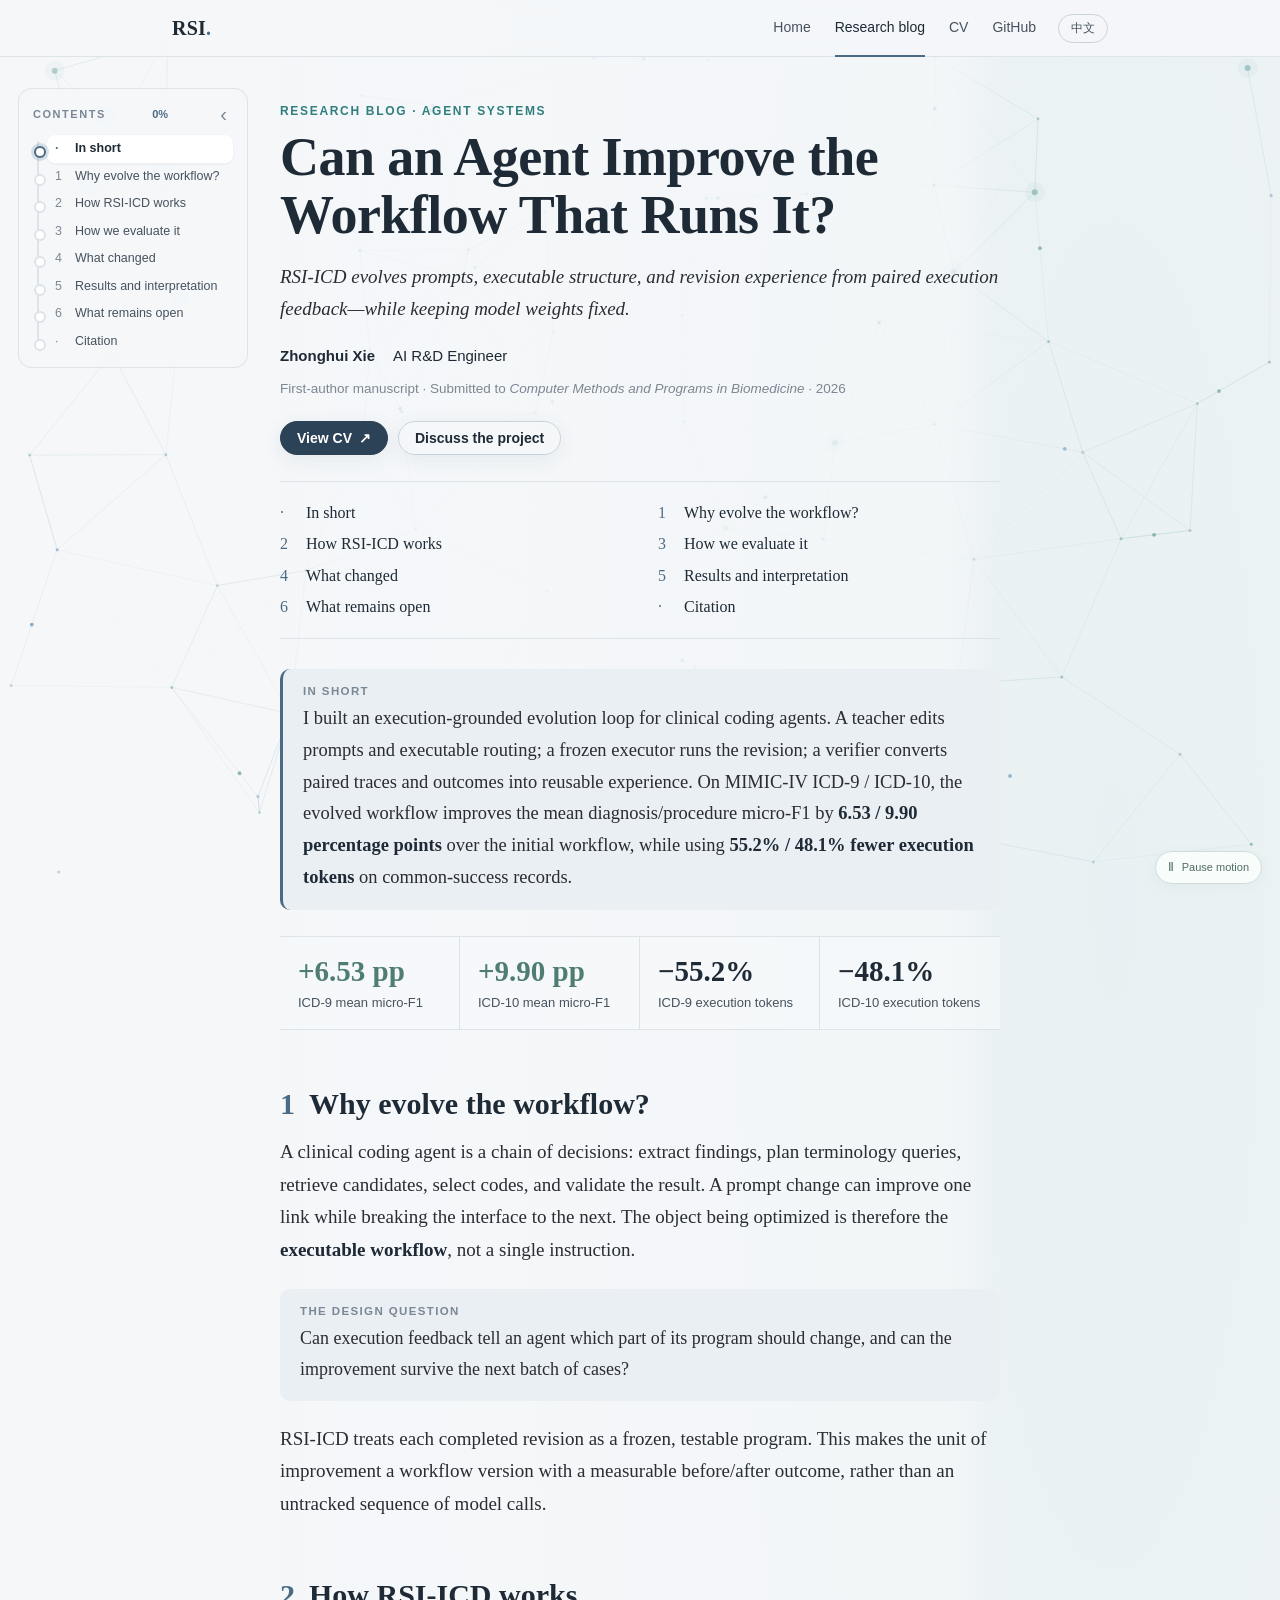
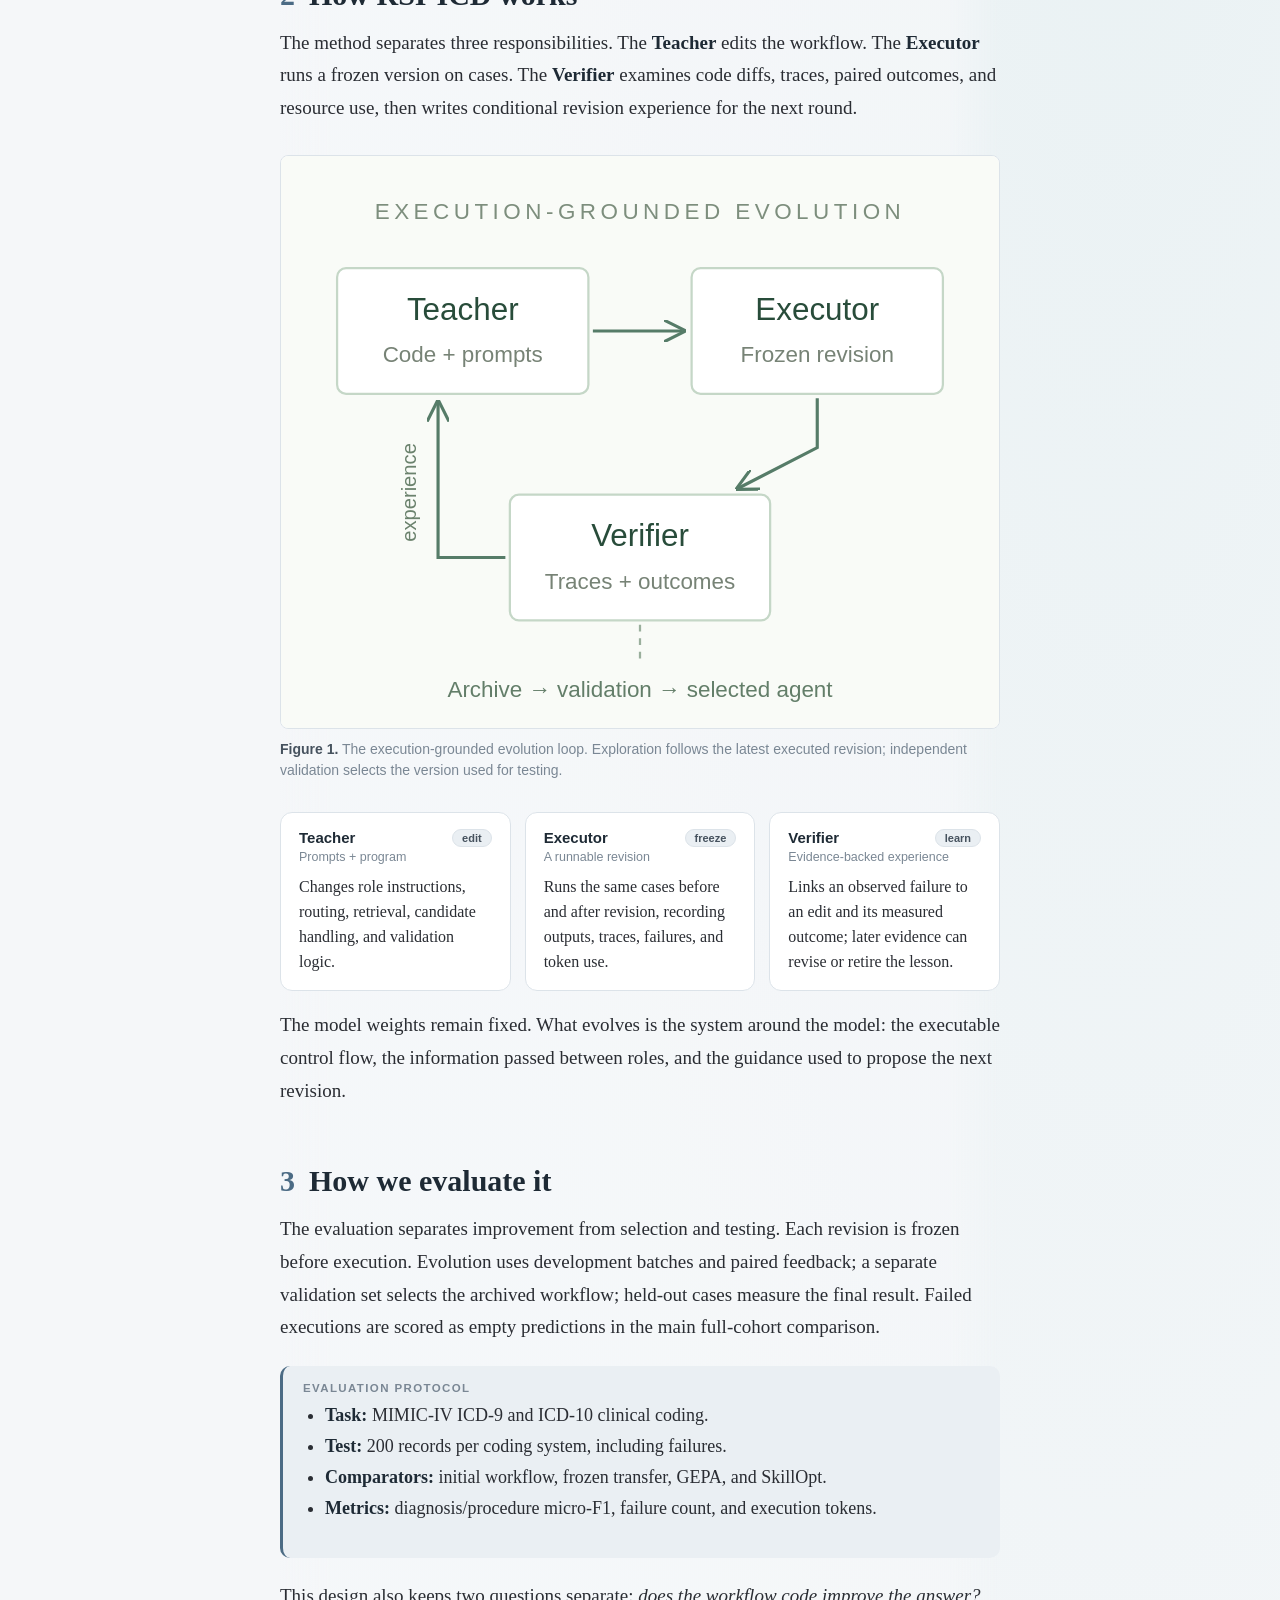
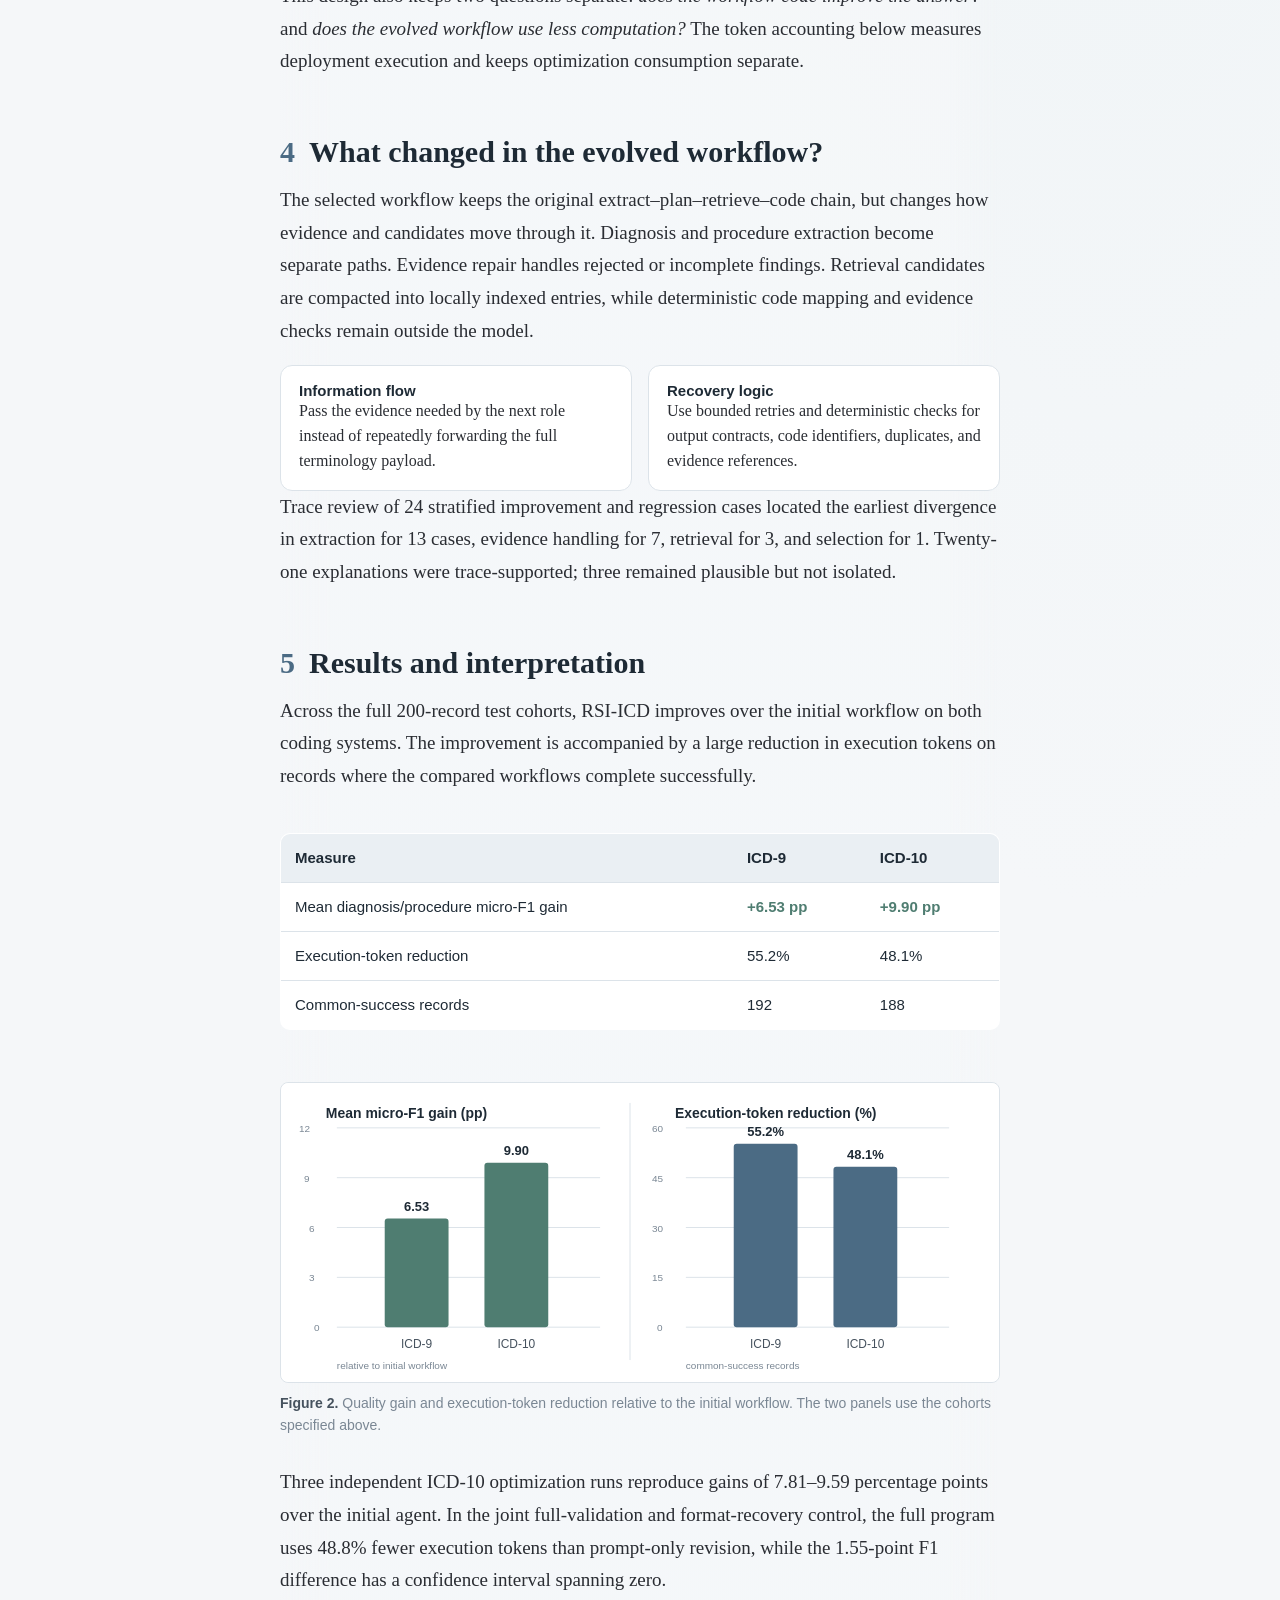
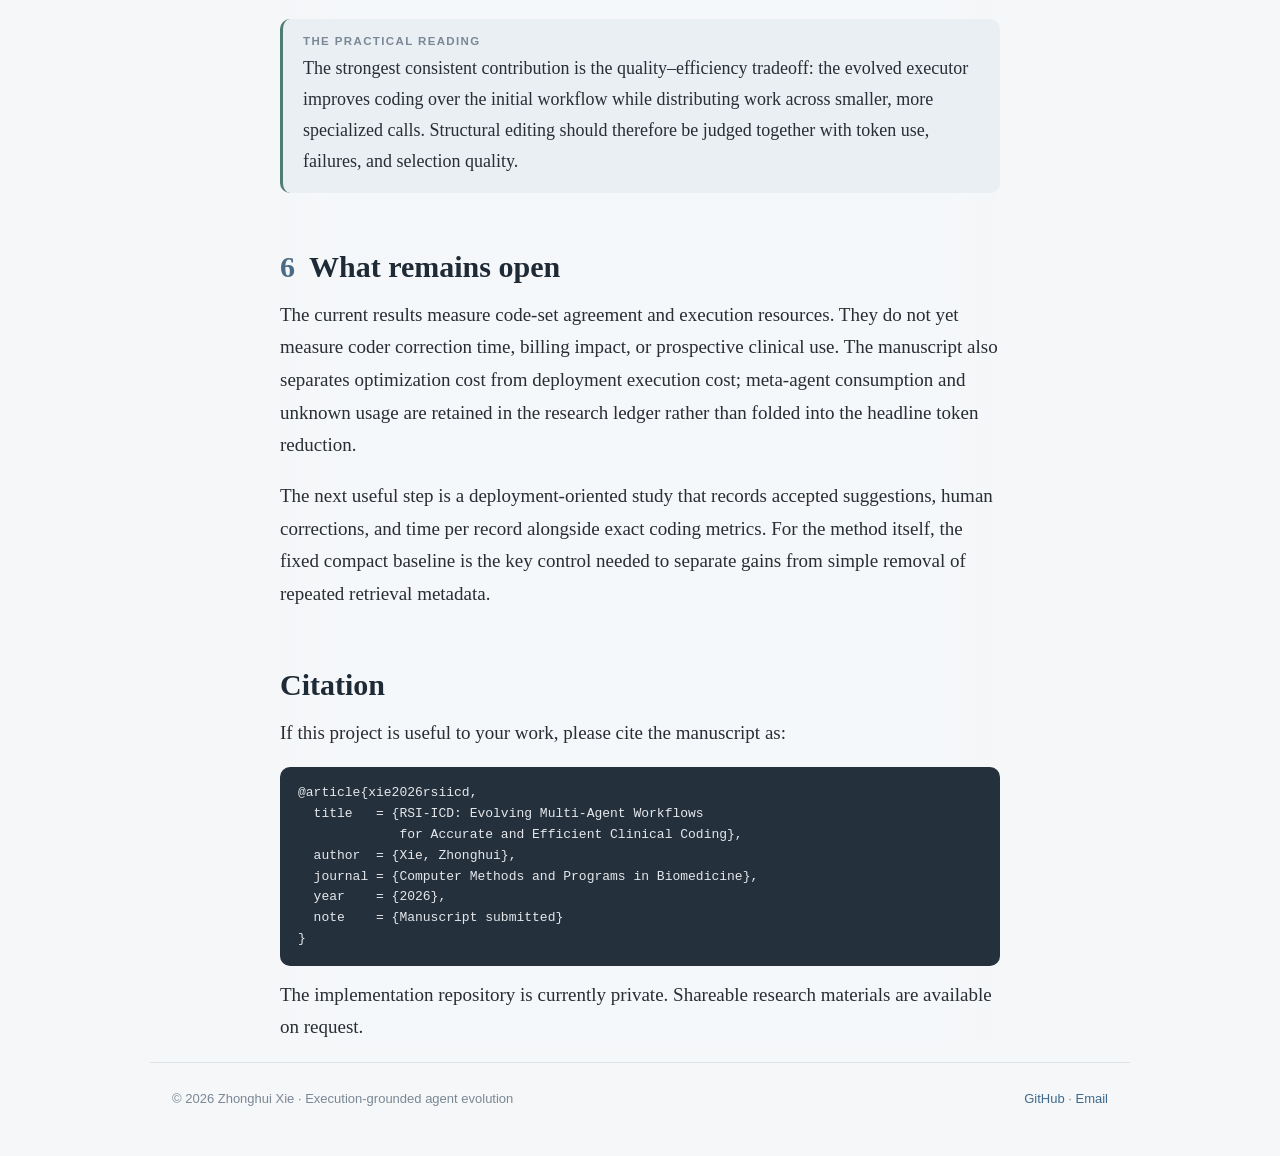
==== commit 734e34e7: "Add animated neural network to homepage and RSI blog" ====
--- a/rsi/blog/index.html
+++ b/rsi/blog/index.html
@@ -7,8 +7,8 @@
   <meta name="description" content="A research blog about RSI-ICD, an execution-grounded method for evolving multi-agent clinical coding workflows.">
   <link rel="stylesheet" href="../../research-blog.css">
   <script src="../../research-blog.js" defer></script>
-</head>
-<body>
+<link rel="stylesheet" href="../../network.css"><script src="../../network.js" defer></script></head>
+<body class="research-page"><canvas id="agent-network" class="network-bg" aria-hidden="true"></canvas>
   <div class="progress" id="progress"></div>
   <header class="topbar">
     <div class="wide wrap">
@@ -148,5 +148,5 @@
     </article>
   </main>
   <footer class="wide wrap"><span>© 2026 Zhonghui Xie · <span lang="en">Execution-grounded agent evolution</span><span lang="zh-CN">执行反馈驱动的智能体进化</span></span><span><a href="https://github.com/heloanc">GitHub</a> · <a href="mailto:1076694262@qq.com">Email</a></span></footer>
-</body>
+<button class="motion-toggle" data-pause-network type="button" aria-pressed="false"><span class="motion-icon" aria-hidden="true">Ⅱ</span><span lang="en">Pause motion</span><span lang="zh-CN">暂停动画</span></button></body>
 </html>
--- a/network.css
+++ b/network.css
@@ -0,0 +1,14 @@
+.network-bg{position:fixed;inset:0;width:100%;height:100%;z-index:0;pointer-events:none;opacity:.9}
+.motion-toggle{position:fixed;right:18px;bottom:16px;z-index:40;display:flex;align-items:center;gap:7px;background:rgba(250,253,252,.9);border:1px solid #ceddd8;border-radius:30px;padding:7px 12px;color:#526b65;font:11px/1.4 -apple-system,BlinkMacSystemFont,"Segoe UI",sans-serif;cursor:pointer;box-shadow:0 3px 14px #28483c0b;backdrop-filter:blur(10px)}
+.motion-toggle:focus-visible{outline:2px solid #18756a;outline-offset:4px}.motion-icon{font-size:12px;letter-spacing:-2px;margin-right:3px}.motion-toggle[aria-pressed=true] .motion-icon{letter-spacing:0}
+.research-page{background:radial-gradient(ellipse at 87% 15%,#dcebed88,transparent 45%),#f5f7f9;isolation:isolate}
+.research-page main,.research-page footer{position:relative;z-index:1}
+.research-page .prose{background:linear-gradient(90deg,#f5f7f900,#f5f7f9b8 7%,#f5f7f9b8 93%,#f5f7f900)}
+.research-page .post-head{position:relative}.research-page .kicker{color:#307e7e}
+.research-page .btn{box-shadow:0 5px 20px #26475f15}
+.research-page .stats{background:#f5f9fa99}
+.home-page .network-bg{mask-image:linear-gradient(#000,#000);opacity:.9}
+.network-paused .identity:after{animation-play-state:paused}
+@media(max-width:700px){.network-bg,.home-page .network-bg{opacity:.58}.motion-toggle{right:12px;bottom:10px;padding:6px 10px}footer{padding-bottom:65px!important}}
+@media(prefers-reduced-motion:reduce){.network-bg,.motion-toggle{display:none!important}}
+@media print{.network-bg,.motion-toggle{display:none!important}}
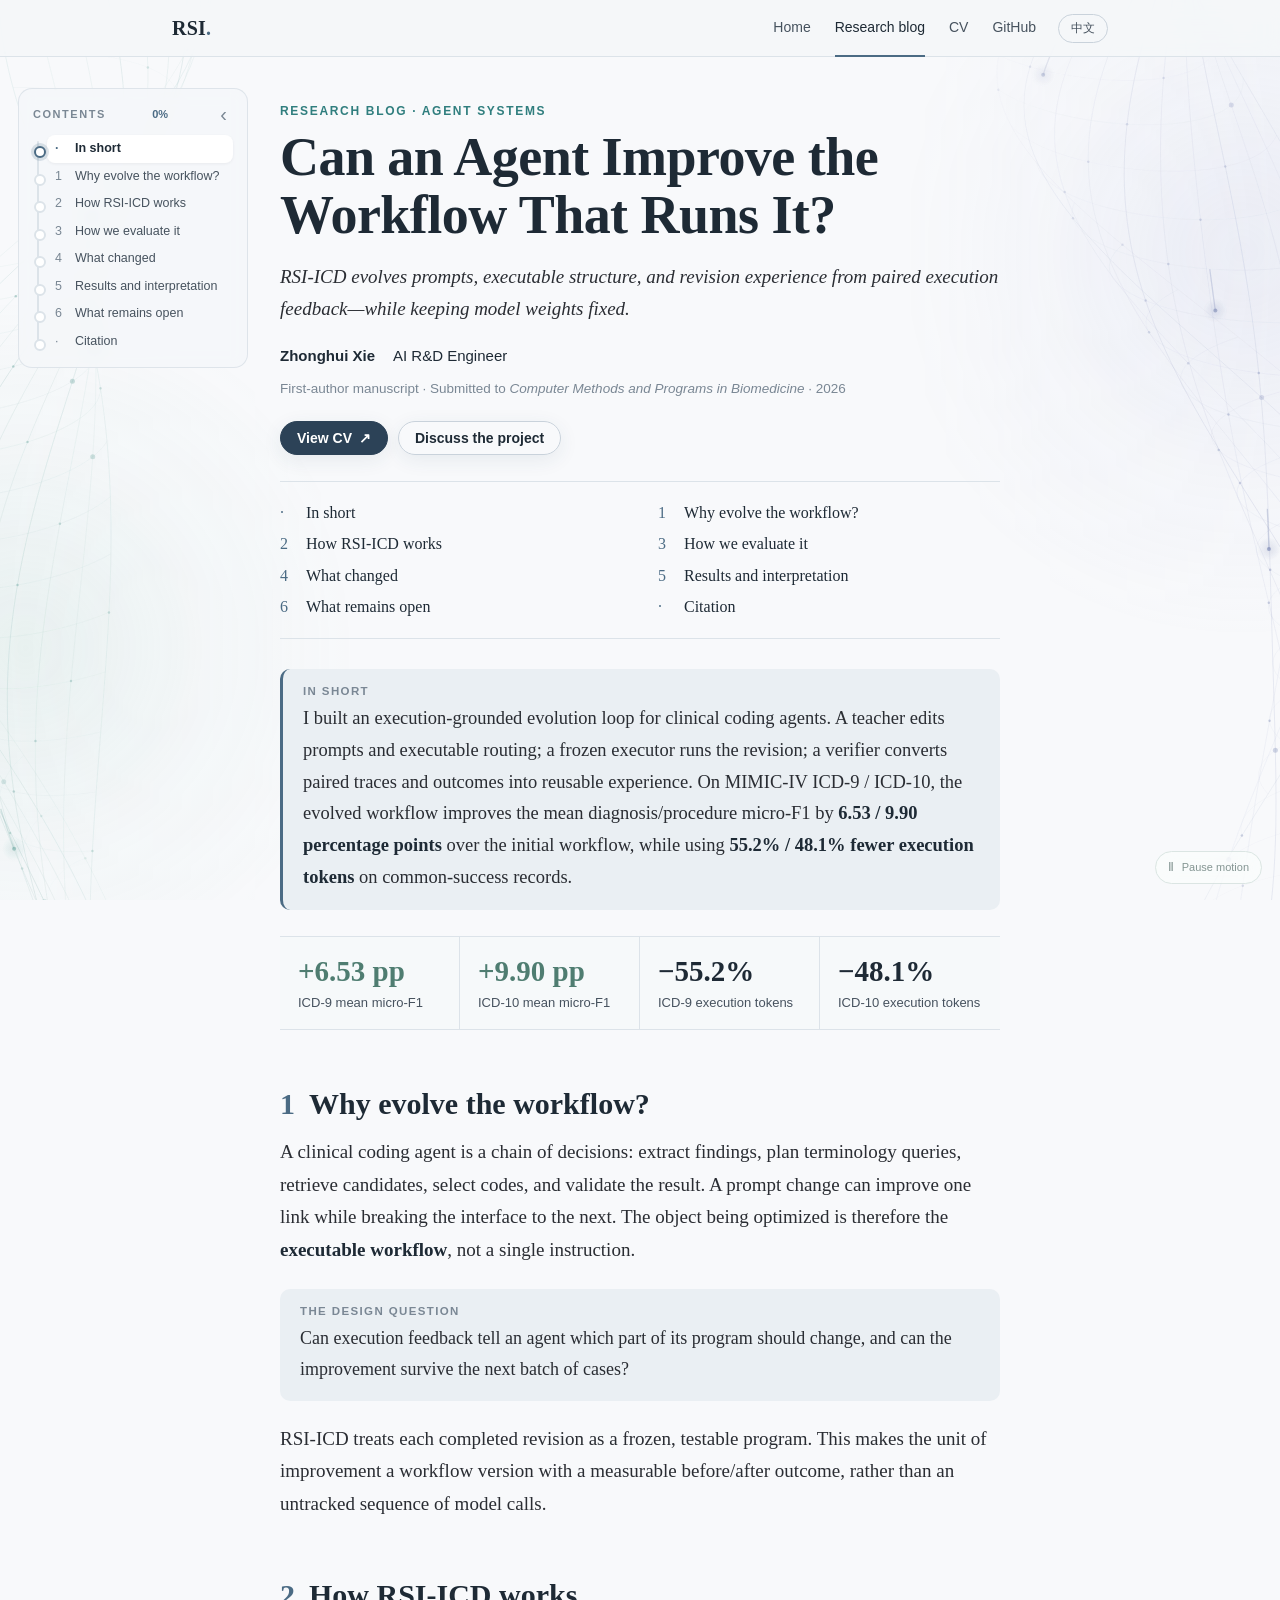
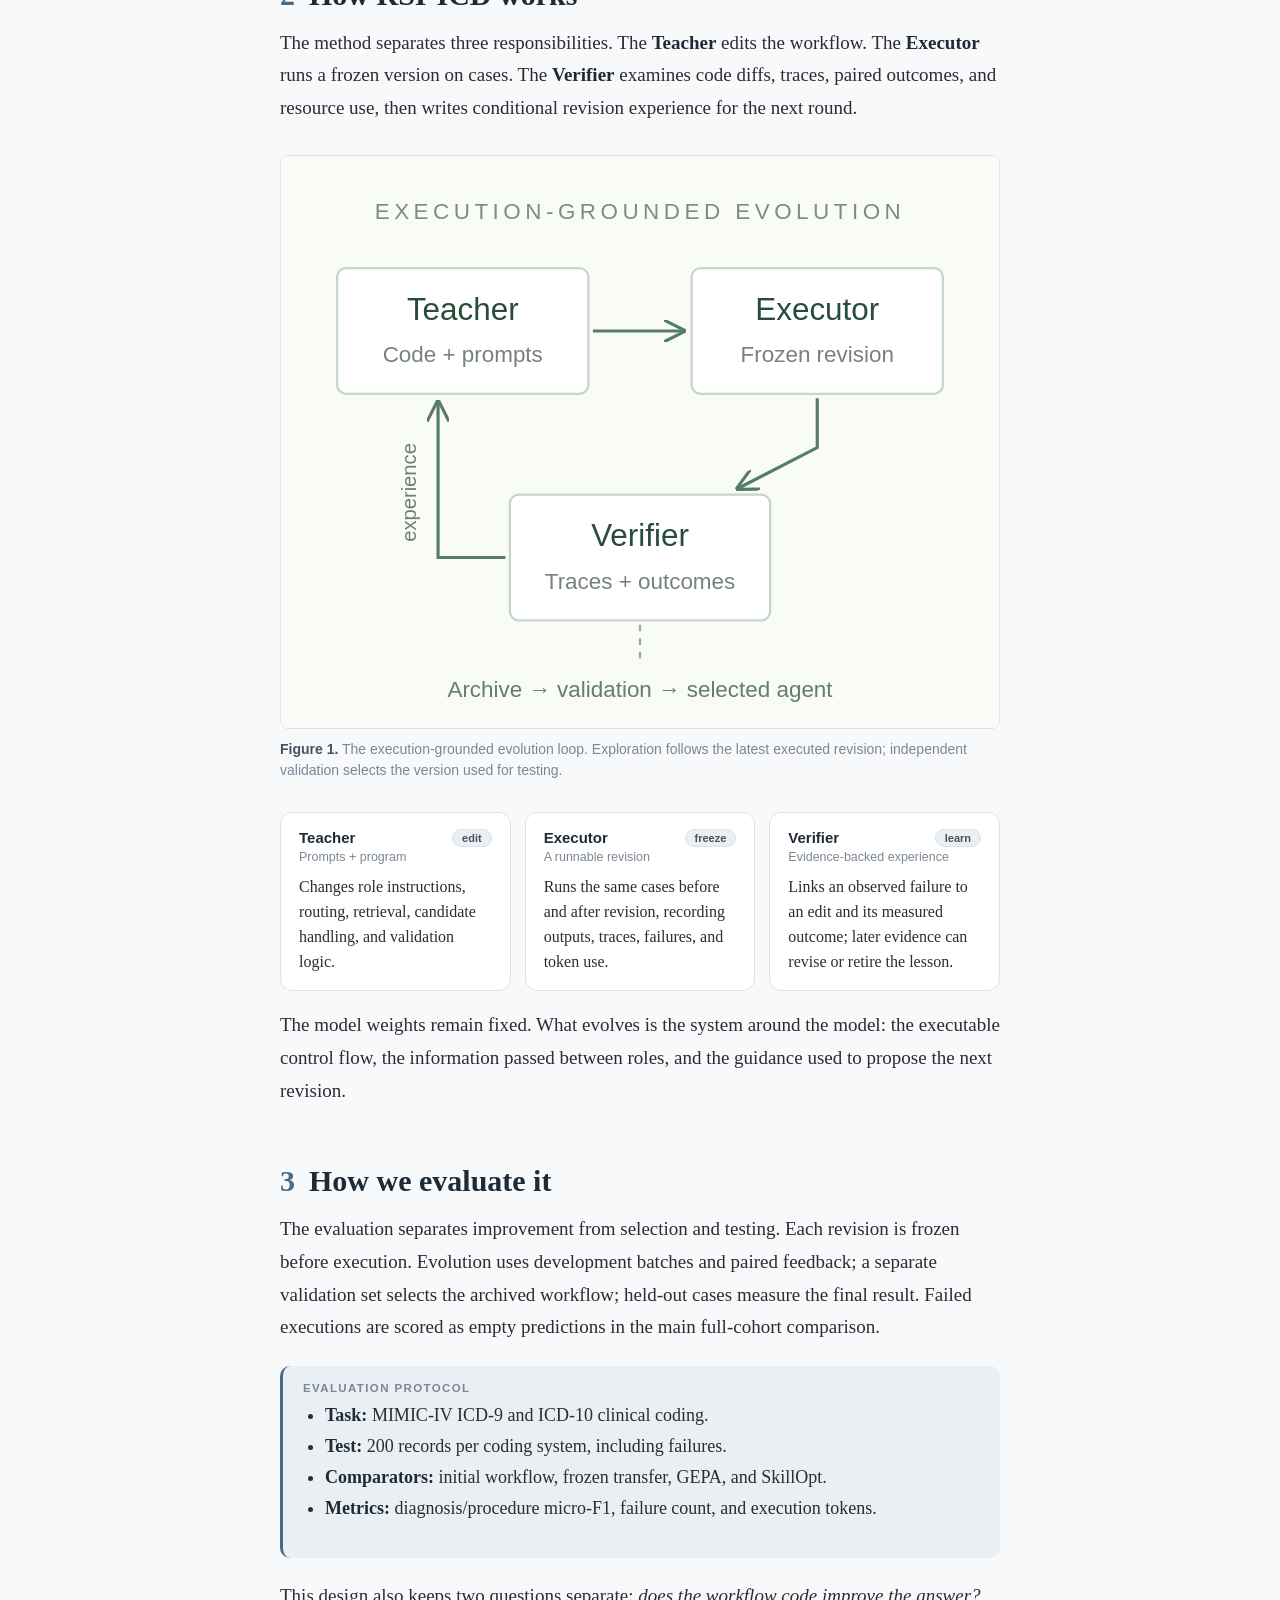
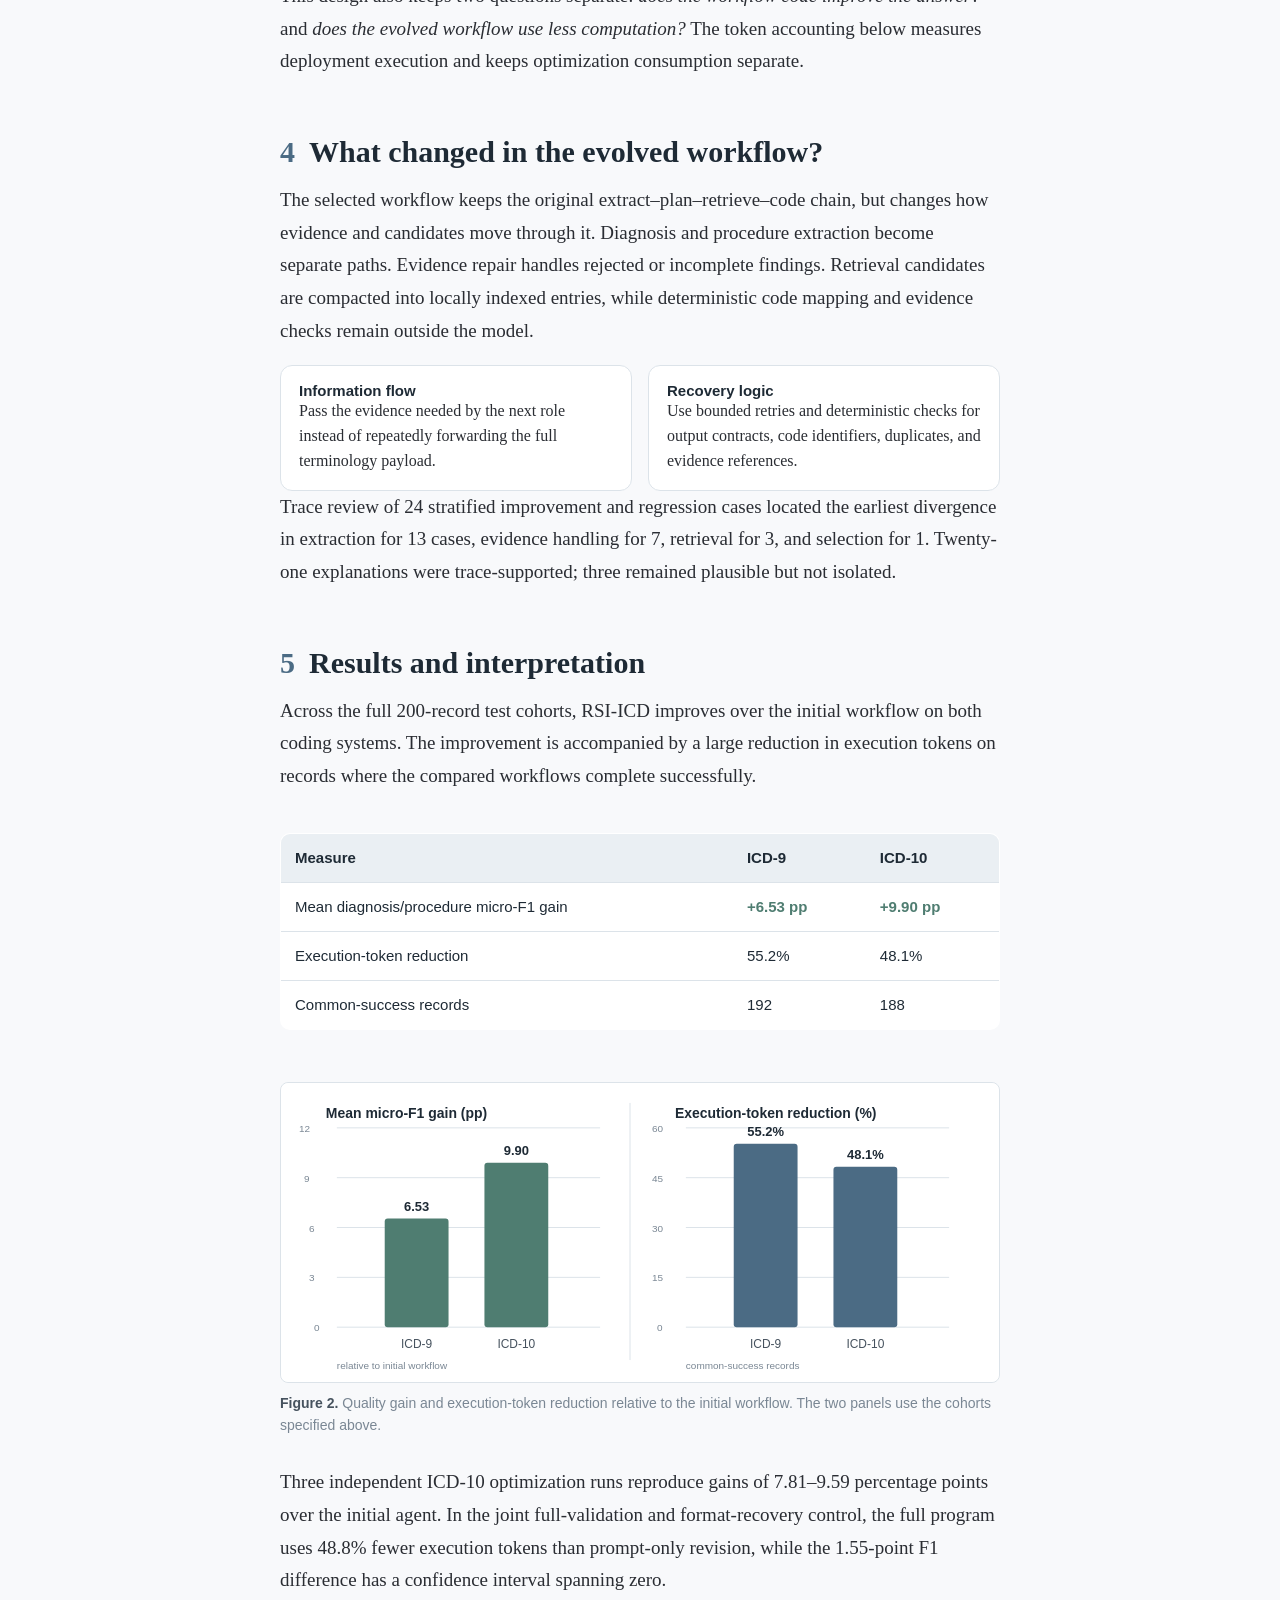
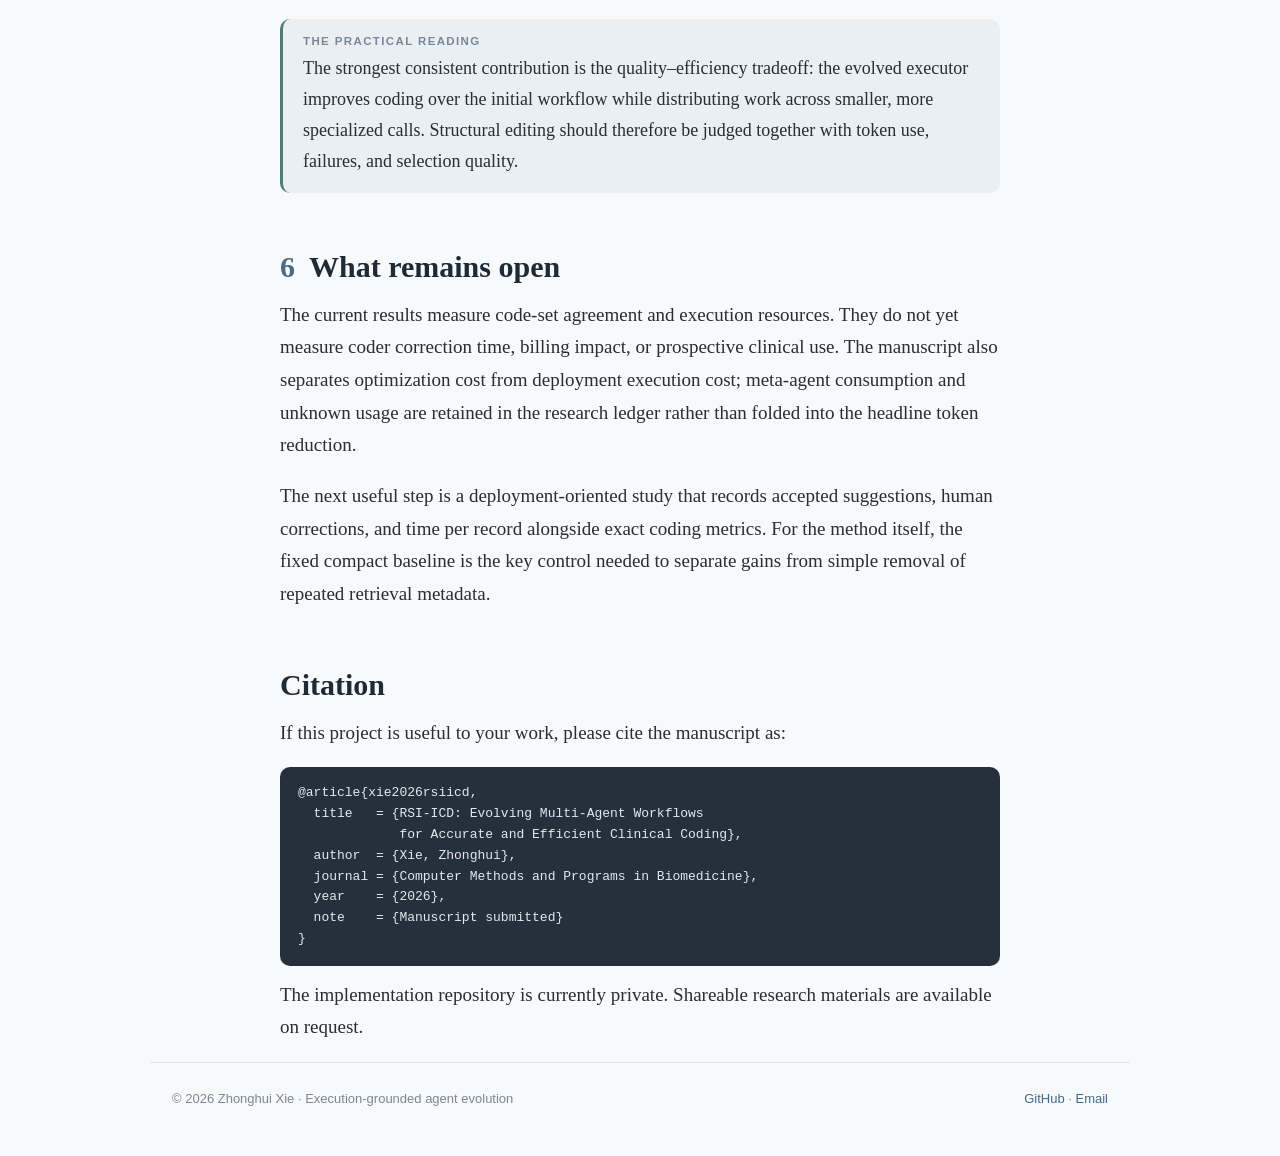
==== commit 5cb63a55: "Redesign background with flowing curved networks and soft atmosphere" ====
--- a/rsi/blog/index.html
+++ b/rsi/blog/index.html
@@ -7,7 +7,7 @@
   <meta name="description" content="A research blog about RSI-ICD, an execution-grounded method for evolving multi-agent clinical coding workflows.">
   <link rel="stylesheet" href="../../research-blog.css">
   <script src="../../research-blog.js" defer></script>
-<link rel="stylesheet" href="../../network.css"><script src="../../network.js" defer></script></head>
+<link rel="stylesheet" href="../../network.css?v=20261127"><script src="../../network.js?v=20261127" defer></script></head>
 <body class="research-page"><canvas id="agent-network" class="network-bg" aria-hidden="true"></canvas>
   <div class="progress" id="progress"></div>
   <header class="topbar">
--- a/network.css
+++ b/network.css
@@ -1,14 +1,27 @@
 .network-bg{position:fixed;inset:0;width:100%;height:100%;z-index:0;pointer-events:none;opacity:.9}
 .motion-toggle{position:fixed;right:18px;bottom:16px;z-index:40;display:flex;align-items:center;gap:7px;background:rgba(250,253,252,.9);border:1px solid #ceddd8;border-radius:30px;padding:7px 12px;color:#526b65;font:11px/1.4 -apple-system,BlinkMacSystemFont,"Segoe UI",sans-serif;cursor:pointer;box-shadow:0 3px 14px #28483c0b;backdrop-filter:blur(10px)}
 .motion-toggle:focus-visible{outline:2px solid #18756a;outline-offset:4px}.motion-icon{font-size:12px;letter-spacing:-2px;margin-right:3px}.motion-toggle[aria-pressed=true] .motion-icon{letter-spacing:0}
-.research-page{background:radial-gradient(ellipse at 87% 15%,#dcebed88,transparent 45%),#f5f7f9;isolation:isolate}
+.research-page{background:#f8f9fb;isolation:isolate}
 .research-page main,.research-page footer{position:relative;z-index:1}
-.research-page .prose{background:linear-gradient(90deg,#f5f7f900,#f5f7f9b8 7%,#f5f7f9b8 93%,#f5f7f900)}
+.research-page .prose{background:transparent}
 .research-page .post-head{position:relative}.research-page .kicker{color:#307e7e}
 .research-page .btn{box-shadow:0 5px 20px #26475f15}
 .research-page .stats{background:#f5f9fa99}
-.home-page .network-bg{mask-image:linear-gradient(#000,#000);opacity:.9}
+.home-page .network-bg{opacity:1}
 .network-paused .identity:after{animation-play-state:paused}
 @media(max-width:700px){.network-bg,.home-page .network-bg{opacity:.58}.motion-toggle{right:12px;bottom:10px;padding:6px 10px}footer{padding-bottom:65px!important}}
 @media(prefers-reduced-motion:reduce){.network-bg,.motion-toggle{display:none!important}}
 @media print{.network-bg,.motion-toggle{display:none!important}}
+
+/* Soft paper, generous negative space, and an unboxed identity. */
+body.home-page{background:#fbfcfa}
+.home-page .hero:before{display:none}
+.home-page .section{background:transparent}
+.home-page .identity{border:0;border-radius:50%;width:184px;height:184px;background:radial-gradient(circle at 36% 32%,#ffffffd9,#e6efea55 65%,#e0e9ef22);box-shadow:inset 0 0 40px #ffffff99,0 20px 60px #698d8410;backdrop-filter:blur(2px)}
+.home-page .identity:before{width:162px;height:162px;left:11px;top:11px;border-color:#9dbeb044;transform:rotate(-24deg) scaleX(.79)}
+.home-page .identity:after{animation:none;width:6px;height:6px;right:30px;top:28px;background:#89b6a6;box-shadow:0 0 0 5px #89b6a610,0 0 18px #89b6a633}
+.home-page .identity small{font-size:8px;letter-spacing:1.6px;margin-top:17px}
+.home-page .initials{font-size:56px;color:#426a5d}
+.motion-toggle{opacity:.7;transition:opacity .2s,border-color .2s;box-shadow:none}
+.motion-toggle:hover,.motion-toggle:focus-visible{opacity:1;border-color:#8fafa3}
+@media(max-width:700px){.network-bg,.home-page .network-bg{opacity:.65}}
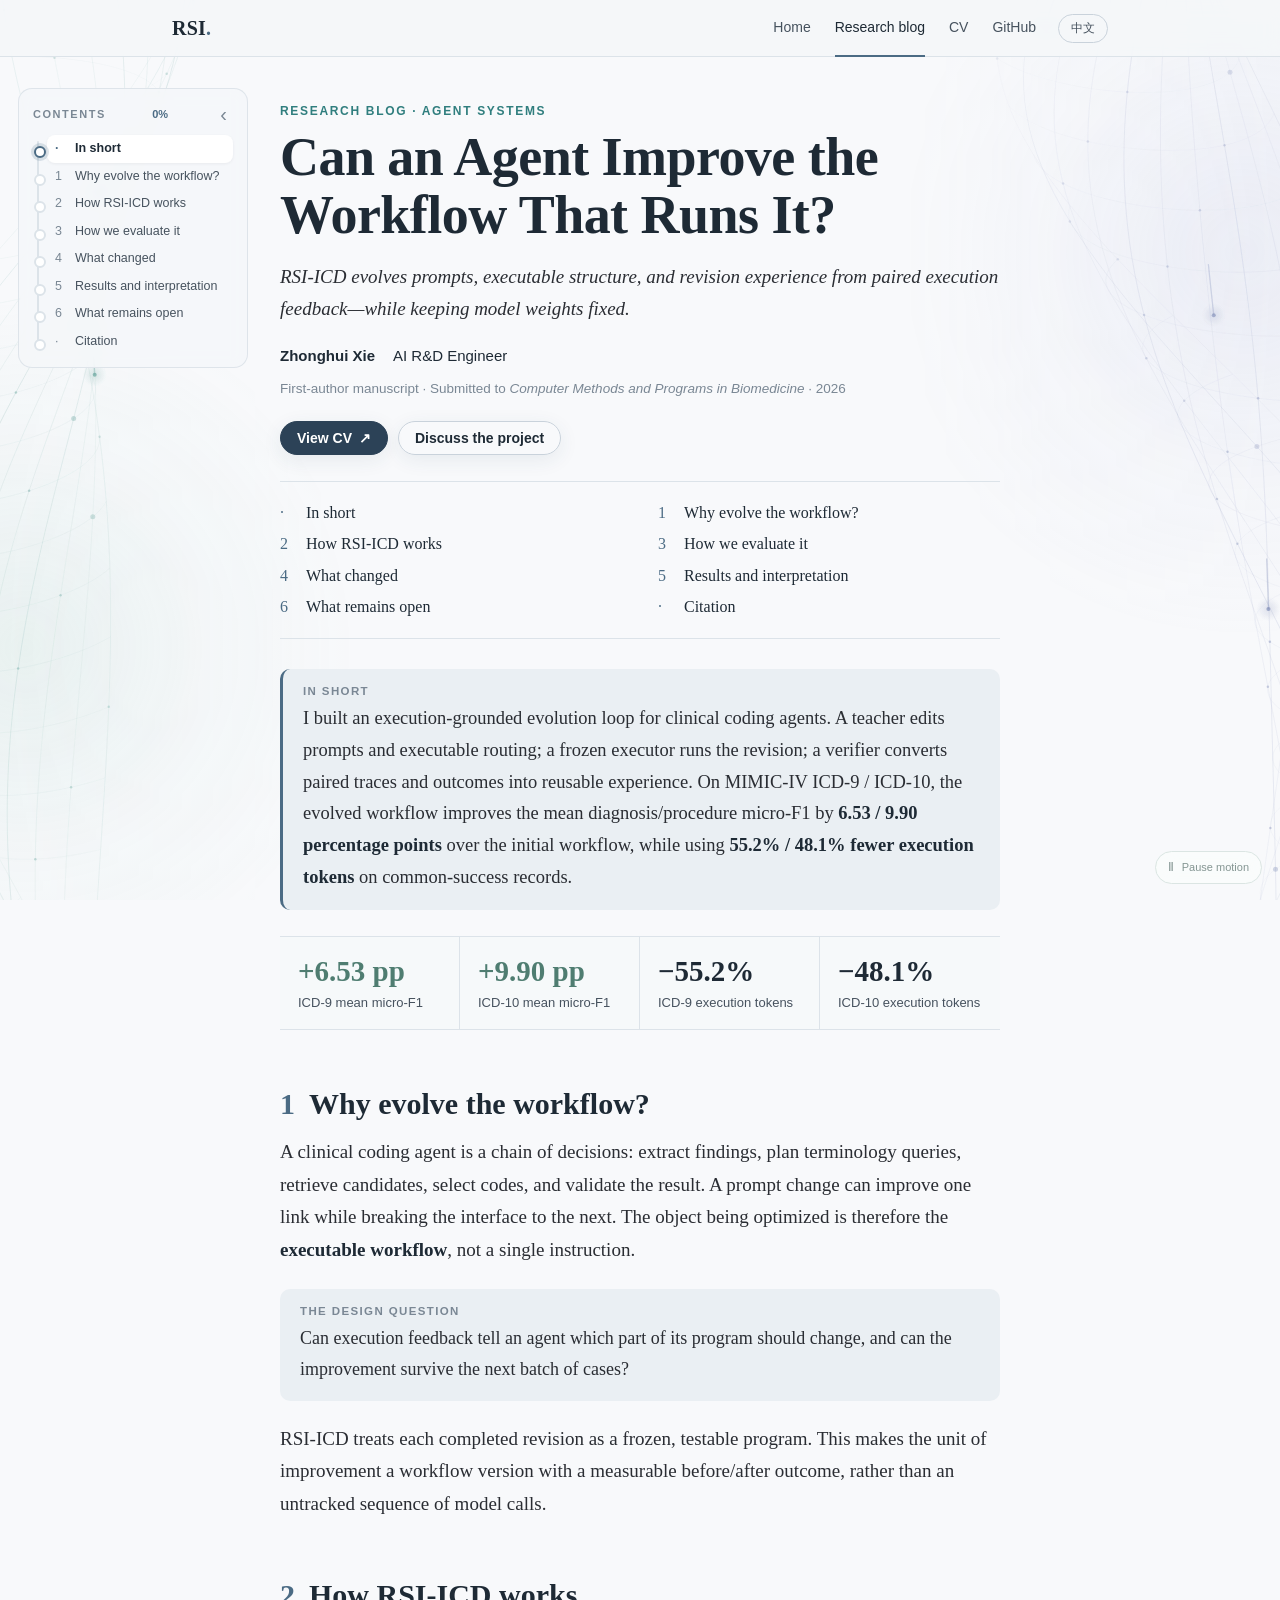
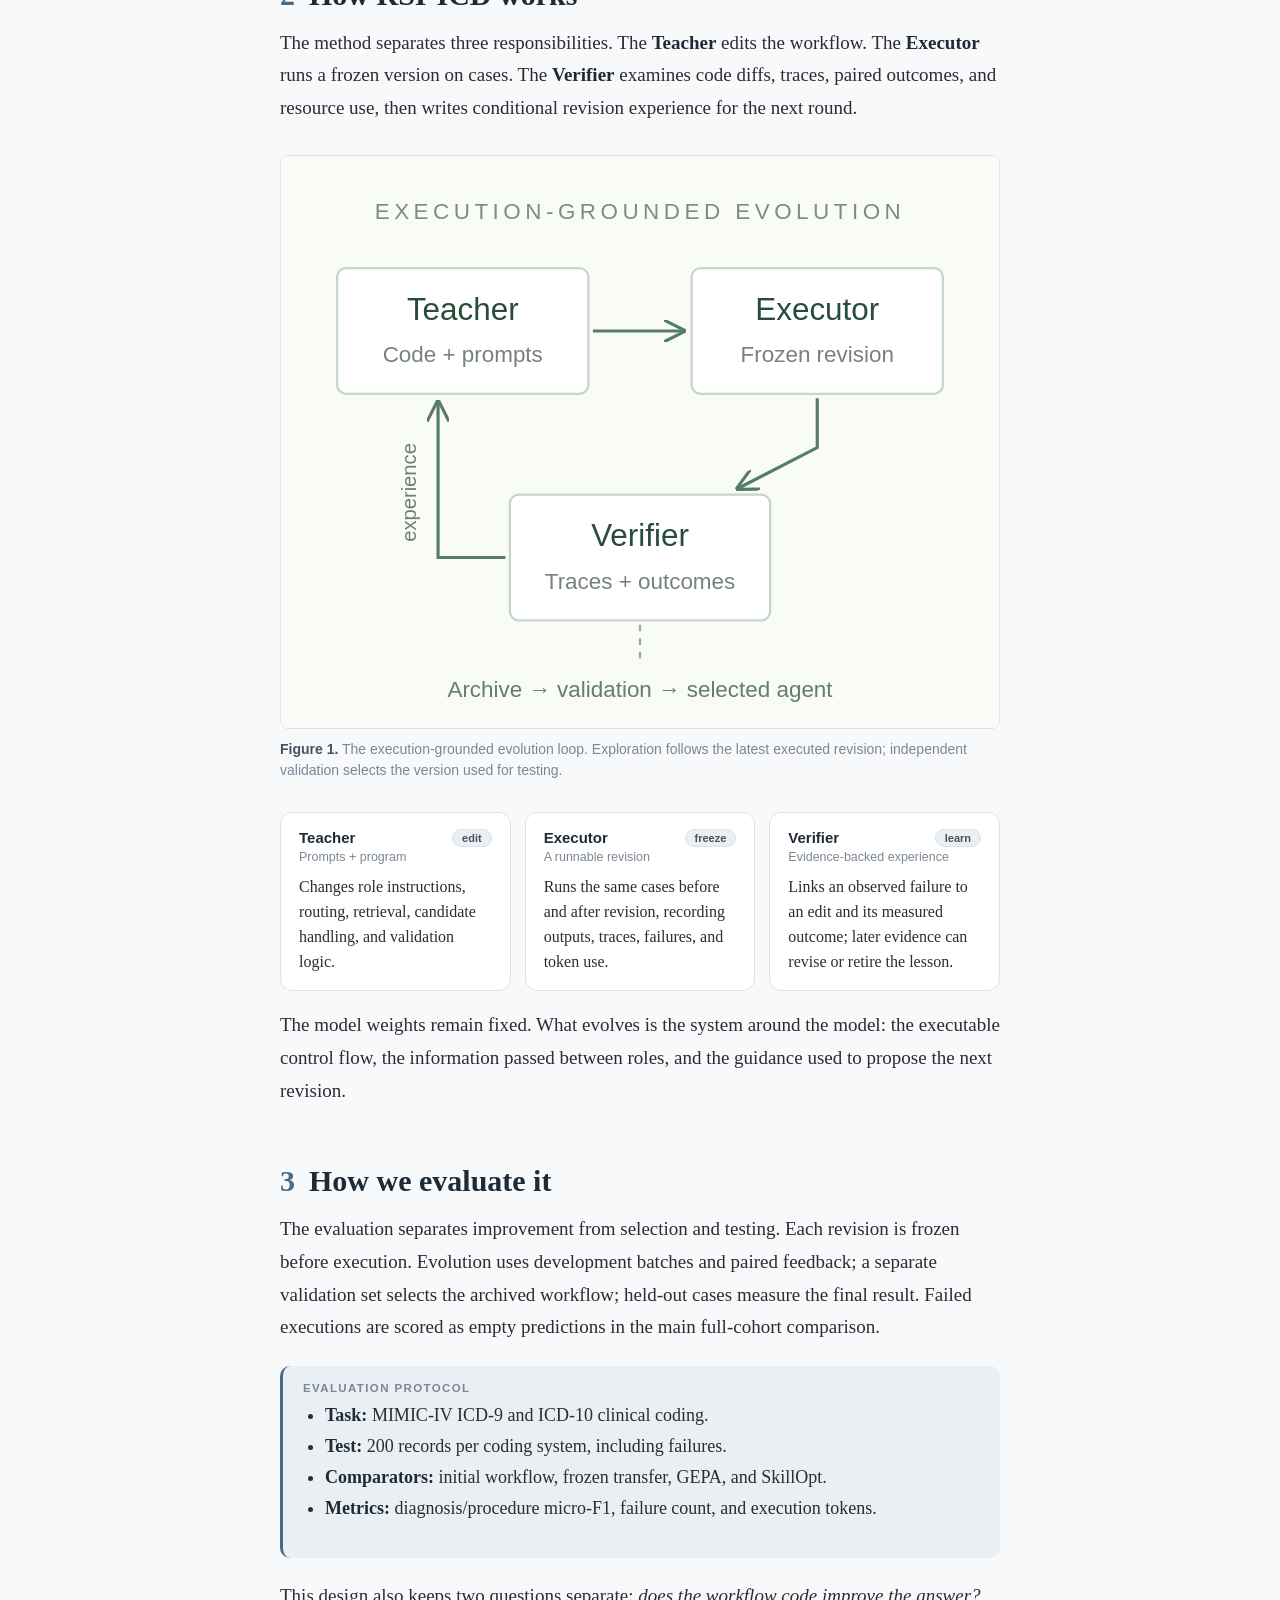
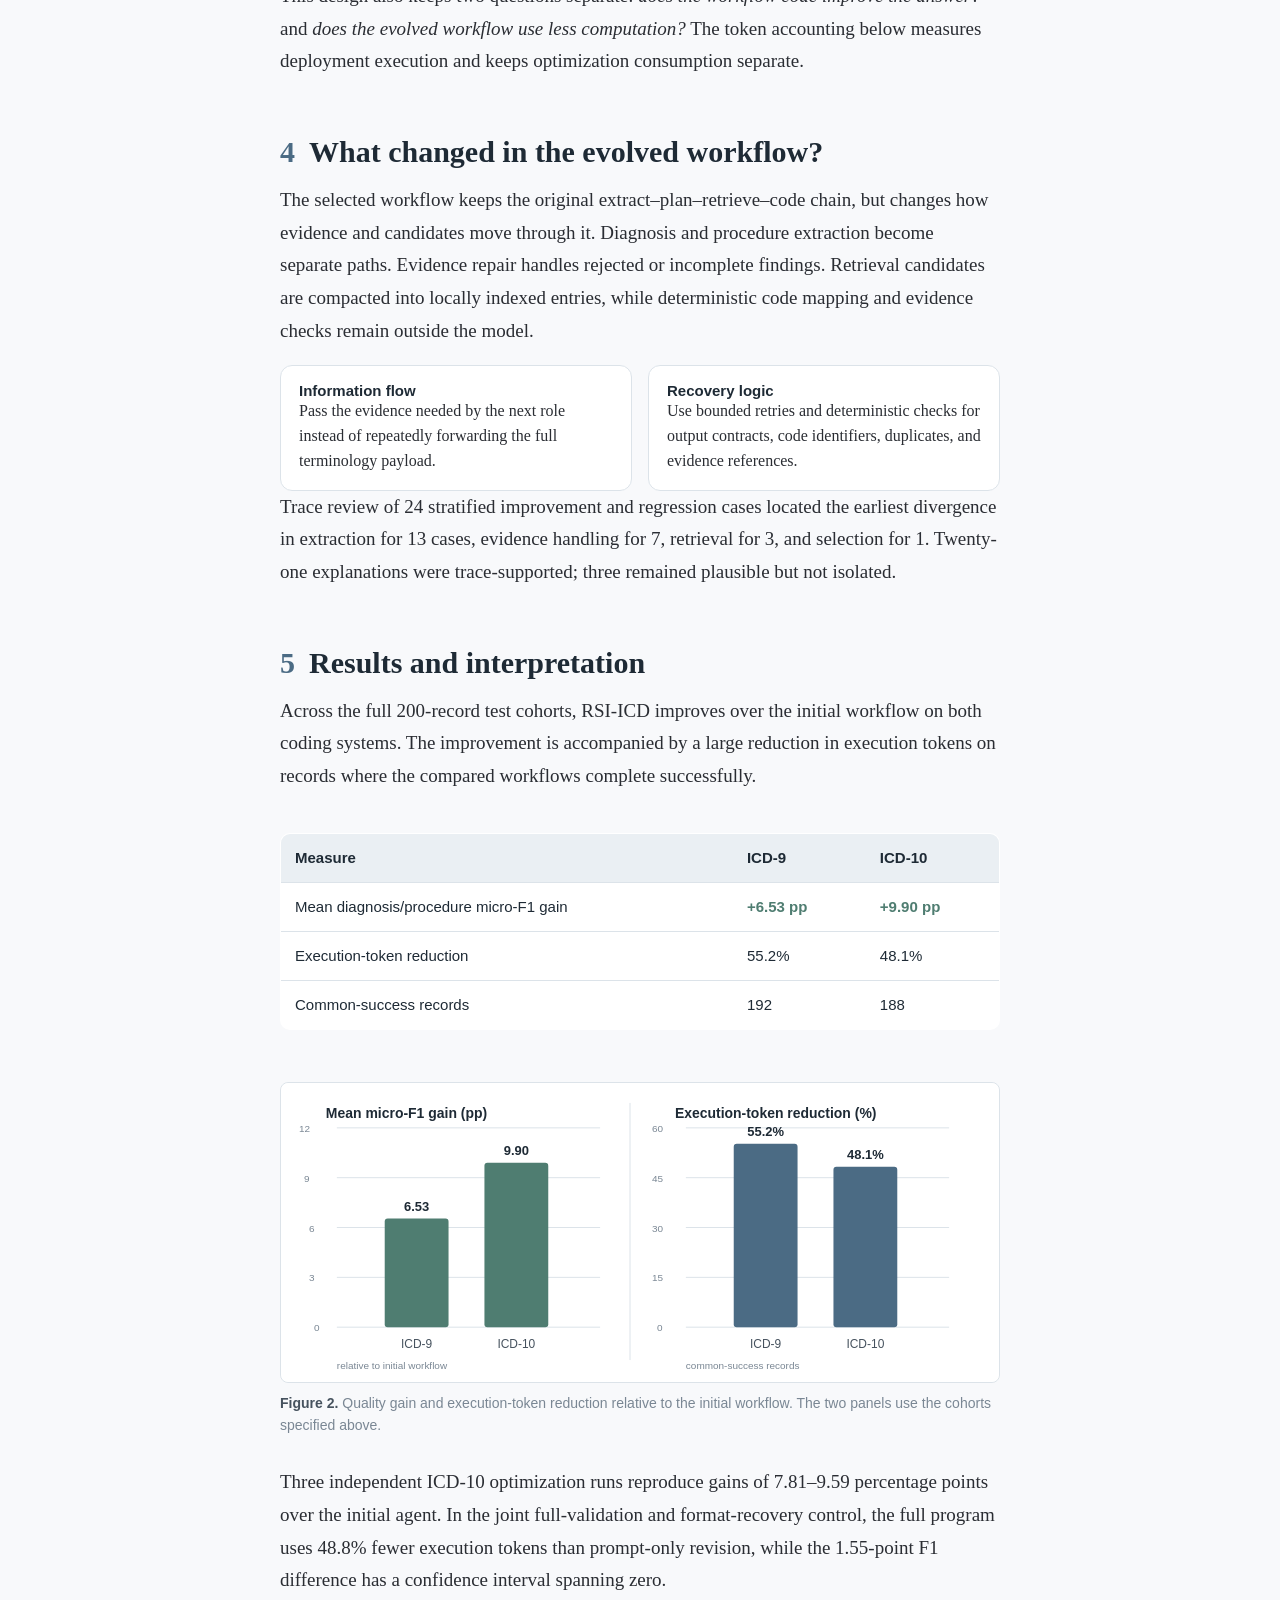
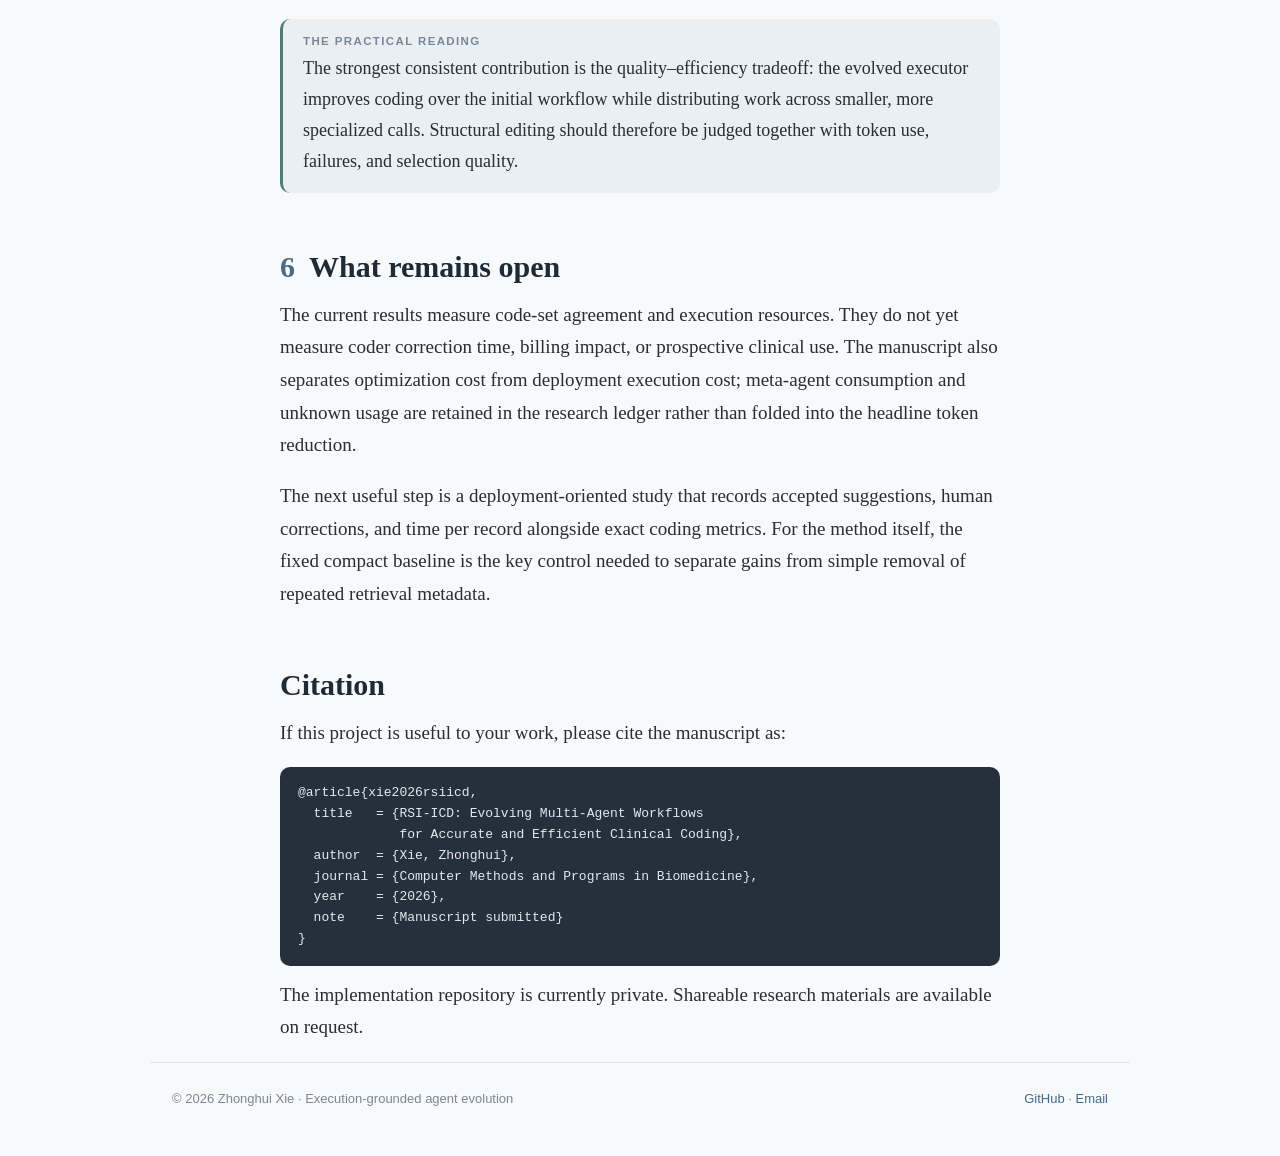
==== commit 9e5f8b79: "Add smooth depth-aware scroll parallax to network background" ====
--- a/rsi/blog/index.html
+++ b/rsi/blog/index.html
@@ -7,7 +7,7 @@
   <meta name="description" content="A research blog about RSI-ICD, an execution-grounded method for evolving multi-agent clinical coding workflows.">
   <link rel="stylesheet" href="../../research-blog.css">
   <script src="../../research-blog.js" defer></script>
-<link rel="stylesheet" href="../../network.css?v=20261127"><script src="../../network.js?v=20261127" defer></script></head>
+<link rel="stylesheet" href="../../network.css?v=20261127"><script src="../../network.js?v=20261127-parallax" defer></script></head>
 <body class="research-page"><canvas id="agent-network" class="network-bg" aria-hidden="true"></canvas>
   <div class="progress" id="progress"></div>
   <header class="topbar">
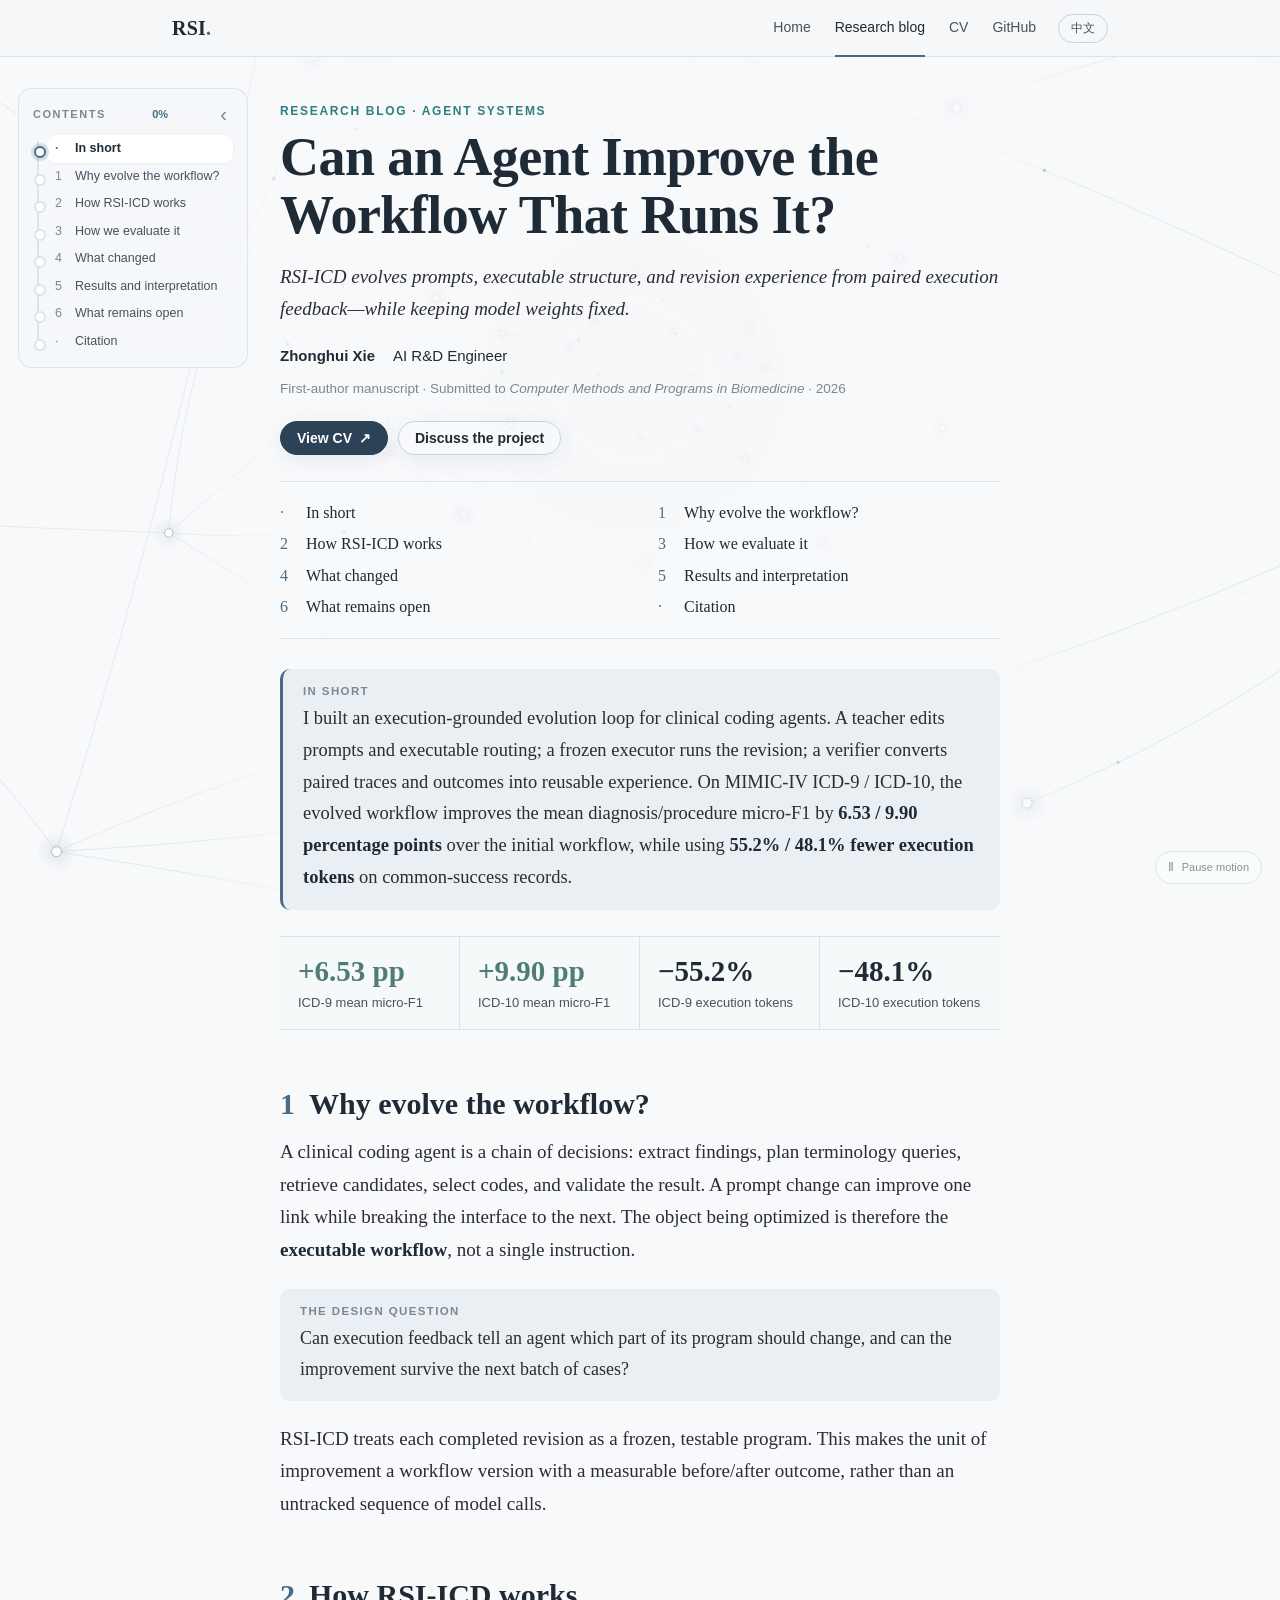
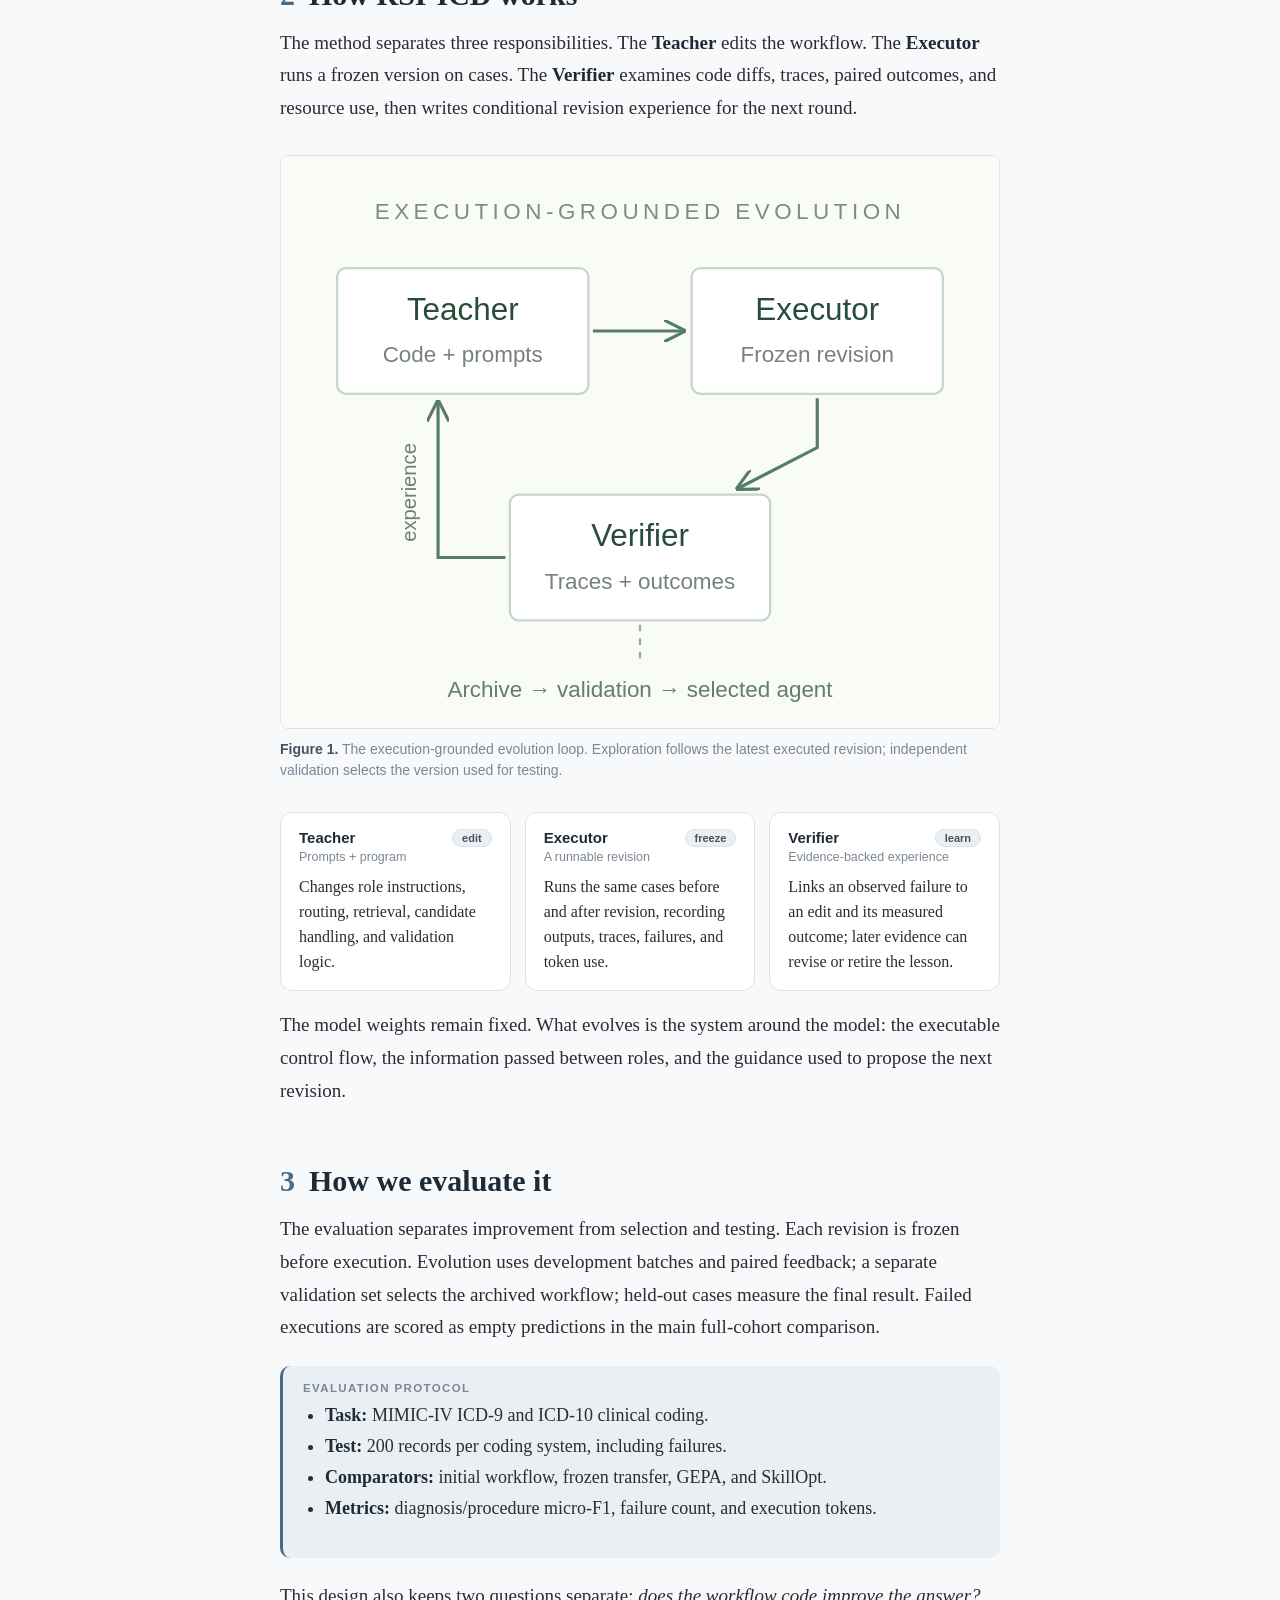
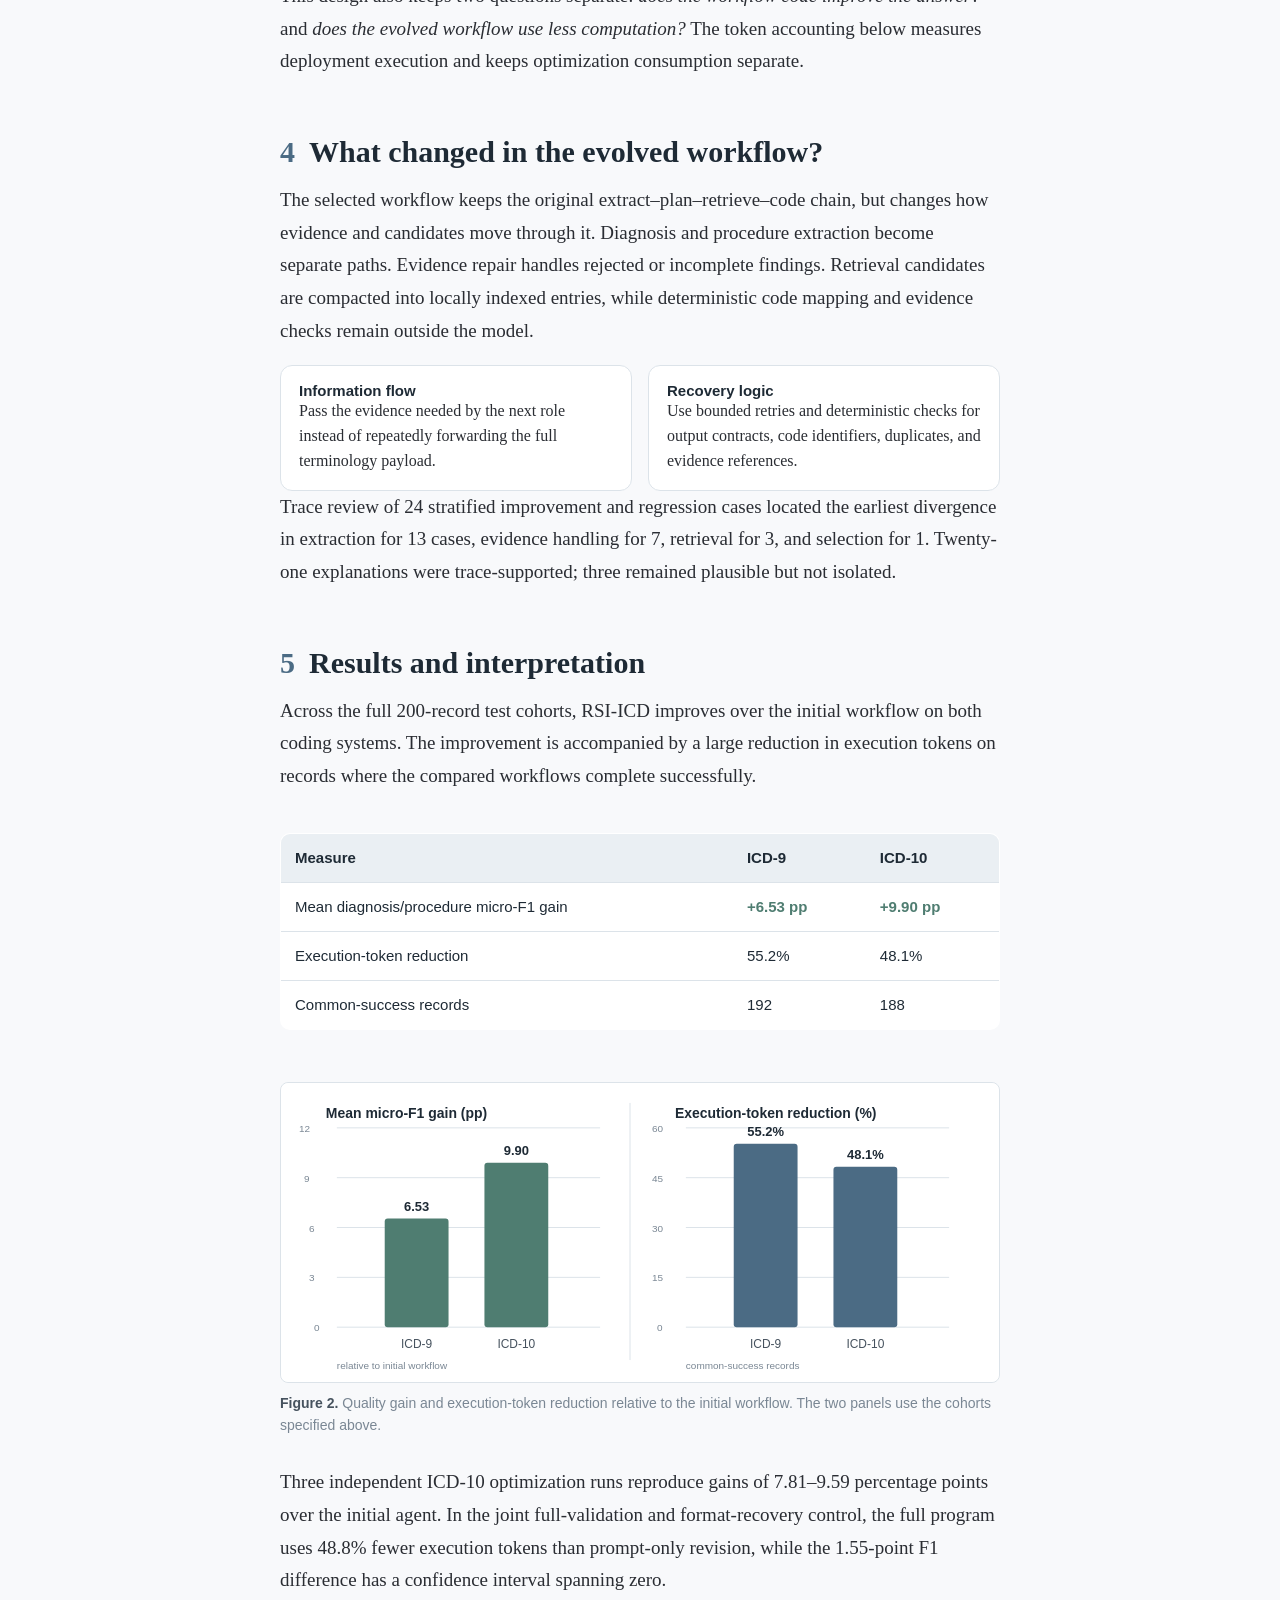
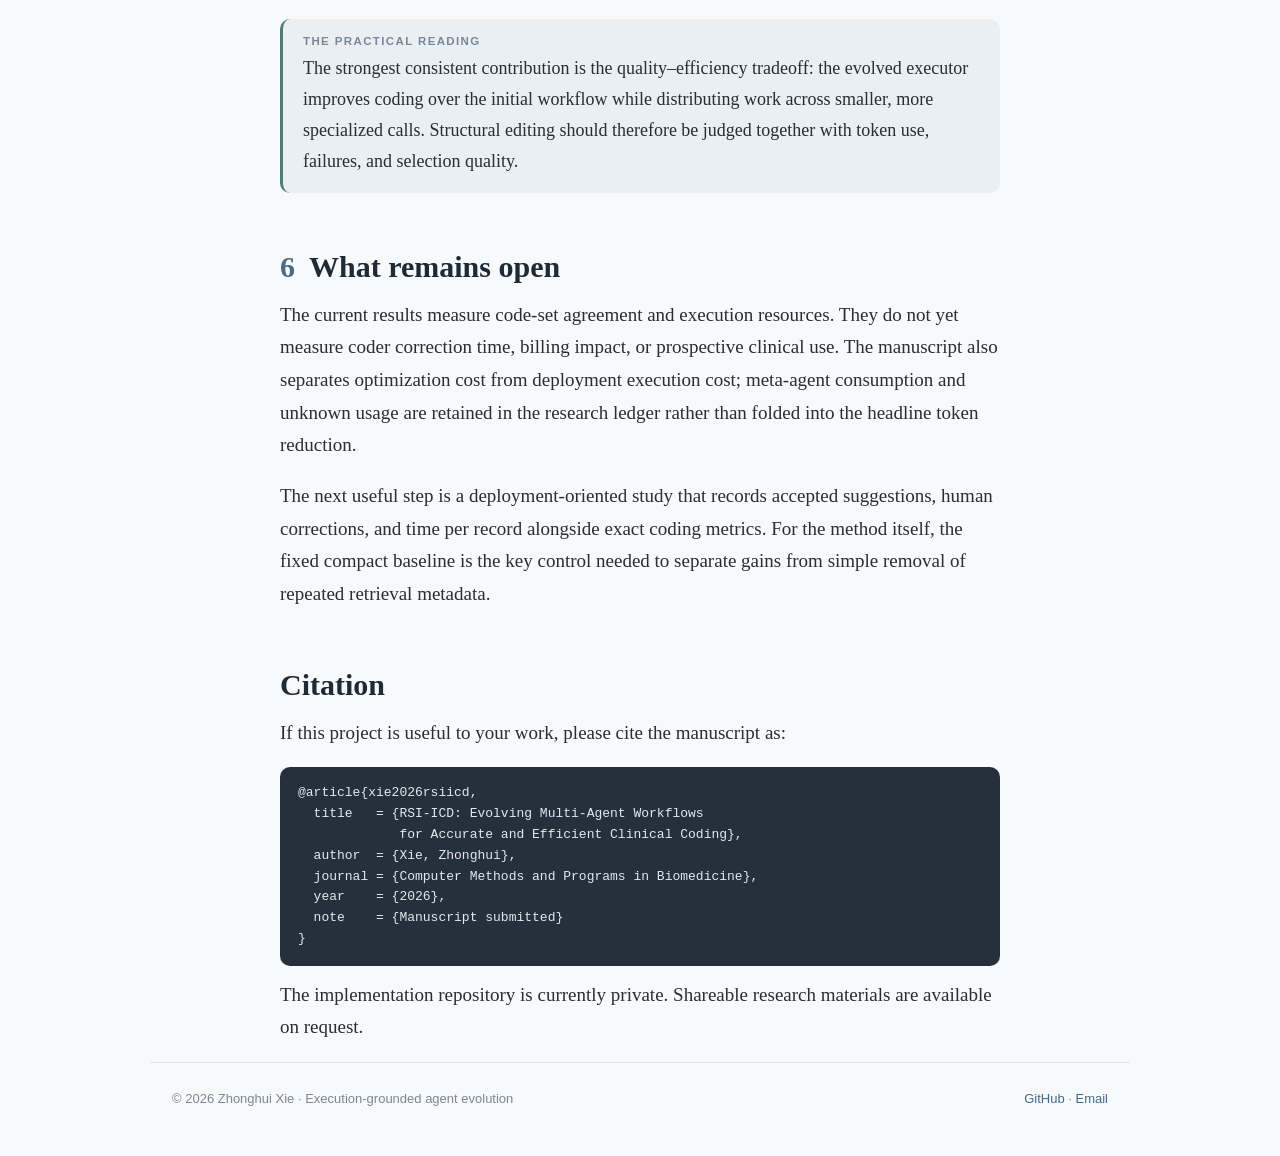
==== commit ef0151e3: "Replace ribbon background with scroll-responsive spatial agent graph" ====
--- a/rsi/blog/index.html
+++ b/rsi/blog/index.html
@@ -7,7 +7,7 @@
   <meta name="description" content="A research blog about RSI-ICD, an execution-grounded method for evolving multi-agent clinical coding workflows.">
   <link rel="stylesheet" href="../../research-blog.css">
   <script src="../../research-blog.js" defer></script>
-<link rel="stylesheet" href="../../network.css?v=20261127"><script src="../../network.js?v=20261127-parallax" defer></script></head>
+<link rel="stylesheet" href="../../network.css?v=20261127"><script src="../../network.js?v=20261127-spatial" defer></script></head>
 <body class="research-page"><canvas id="agent-network" class="network-bg" aria-hidden="true"></canvas>
   <div class="progress" id="progress"></div>
   <header class="topbar">
